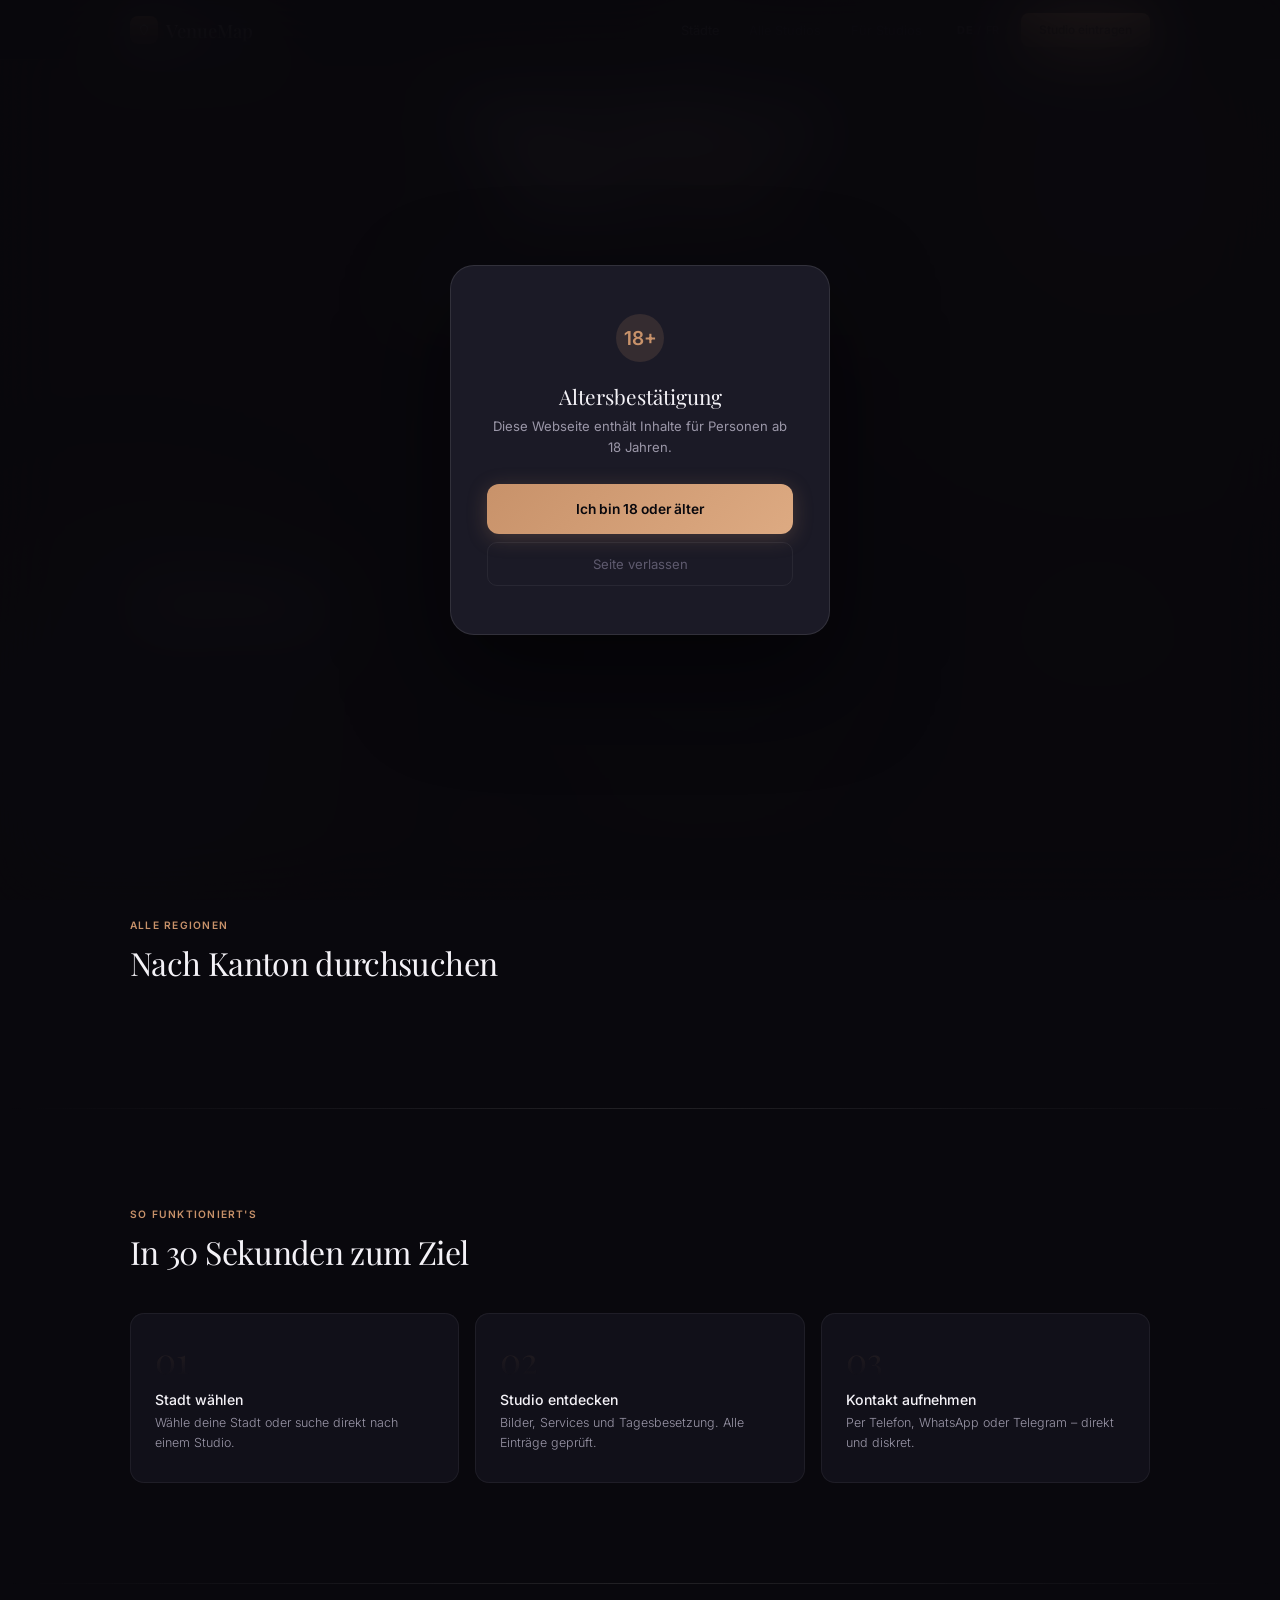
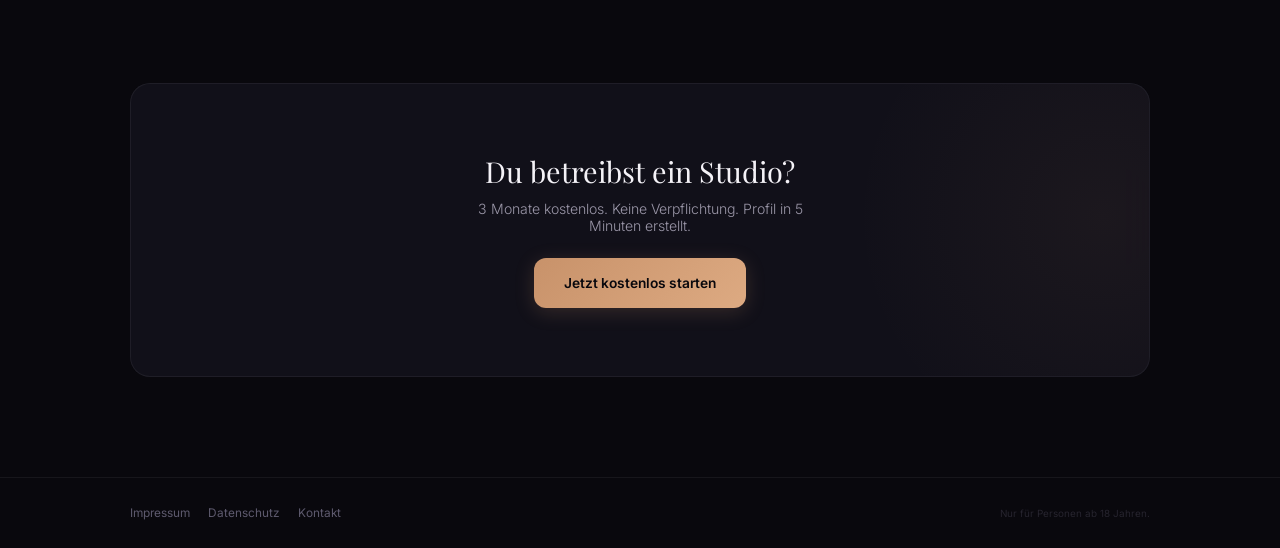
==== public/index.html @ 736bd2a9 "Update index.html" ====
<!DOCTYPE html>
<html lang="de">
<head>
<meta charset="UTF-8"><meta name="viewport" content="width=device-width,initial-scale=1.0">
<title>VenueMap.ch – Studios & Locations in der Schweiz</title>
<link rel="preconnect" href="https://fonts.googleapis.com"><link rel="preconnect" href="https://fonts.gstatic.com" crossorigin>
<link href="https://fonts.googleapis.com/css2?family=Inter:wght@300;400;500;600&family=Playfair+Display:ital,wght@0,400;0,500;1,400&display=swap" rel="stylesheet">
<style>
:root{--bg:#09080D;--bg2:#0F0E16;--bg3:#161520;--sf:rgba(22,21,32,.7);--sf2:rgba(30,29,42,.9);--bdr:rgba(255,255,255,.06);--bdr2:rgba(255,255,255,.1);--tx:#F4F2F7;--tx2:#9B97A8;--tx3:#5E5A6E;--ac:#C8926A;--ac2:#DDAA82;--ac3:#E8BE9A;--acl:rgba(200,146,106,.08);--ach:rgba(200,146,106,.15);--grn:#6BAD8E;--f:'Inter',system-ui,sans-serif;--fs:'Playfair Display',Georgia,serif;--r:14px;--rs:8px}
*,*::before,*::after{margin:0;padding:0;box-sizing:border-box}html{scroll-behavior:smooth}body{font-family:var(--f);background:var(--bg);color:var(--tx);-webkit-font-smoothing:antialiased;overflow-x:hidden}a{color:inherit;text-decoration:none}button{font-family:var(--f);cursor:pointer}.ctn{max-width:1100px;margin:0 auto;padding:0 20px}@media(min-width:768px){.ctn{padding:0 40px}}
.bg-mesh{position:fixed;inset:0;z-index:0;overflow:hidden}.bg-orb{position:absolute;border-radius:50%;filter:blur(120px);opacity:.12;animation:orbF 25s ease-in-out infinite}.o1{width:700px;height:700px;background:radial-gradient(circle,#C8926A,transparent 70%);top:-20%;right:-15%;animation-duration:28s}.o2{width:500px;height:500px;background:radial-gradient(circle,#6B5EC8,transparent 70%);bottom:-10%;left:-10%;animation-duration:32s;animation-delay:-8s}.o3{width:400px;height:400px;background:radial-gradient(circle,#6BAD8E,transparent 70%);top:50%;left:40%;animation-duration:35s;animation-delay:-15s;opacity:.06}@keyframes orbF{0%,100%{transform:translate(0,0)}25%{transform:translate(40px,-60px)}50%{transform:translate(-30px,40px)}75%{transform:translate(20px,50px)}}
.bg-grain{position:fixed;inset:0;z-index:1;pointer-events:none;opacity:.022;background-image:url("data:image/svg+xml,%3Csvg viewBox='0 0 256 256' xmlns='http://www.w3.org/2000/svg'%3E%3Cfilter id='n'%3E%3CfeTurbulence type='fractalNoise' baseFrequency='0.85' numOctaves='4' stitchTiles='stitch'/%3E%3C/filter%3E%3Crect width='100%25' height='100%25' filter='url(%23n)'/%3E%3C/svg%3E");background-size:200px}
.bg-grid{position:fixed;inset:0;z-index:1;pointer-events:none;opacity:.02;background-image:linear-gradient(rgba(255,255,255,.07) 1px,transparent 1px),linear-gradient(90deg,rgba(255,255,255,.07) 1px,transparent 1px);background-size:80px 80px}
.pg{position:relative;z-index:2}@media(max-width:767px){.pg{padding-bottom:62px}}
.glass{background:var(--sf);backdrop-filter:blur(16px);border:1px solid var(--bdr);border-radius:var(--r);transition:all .4s cubic-bezier(.16,1,.3,1)}.glass:hover{border-color:var(--bdr2)}
.rv{opacity:0;transform:translateY(24px);transition:opacity .9s cubic-bezier(.16,1,.3,1),transform .9s cubic-bezier(.16,1,.3,1)}.rv.v{opacity:1;transform:none}.d1{transition-delay:.08s}.d2{transition-delay:.16s}.d3{transition-delay:.24s}.d4{transition-delay:.32s}.d5{transition-delay:.4s}
.s-label{font-size:.64rem;font-weight:600;letter-spacing:.12em;text-transform:uppercase;color:var(--ac);margin-bottom:10px}
.s-title{font-family:var(--fs);font-size:clamp(1.5rem,2.5vw,2rem);font-weight:400;letter-spacing:-.02em}
.btn{display:inline-flex;align-items:center;gap:8px;height:50px;padding:0 30px;background:linear-gradient(135deg,var(--ac),var(--ac2));color:var(--bg);font-size:.86rem;font-weight:600;border:none;border-radius:12px;transition:all .3s;box-shadow:0 4px 20px rgba(200,146,106,.2)}.btn:hover{transform:translateY(-2px);box-shadow:0 8px 32px rgba(200,146,106,.35)}
.age{position:fixed;inset:0;z-index:9999;background:rgba(9,8,13,.9);backdrop-filter:blur(32px);display:flex;align-items:center;justify-content:center;padding:20px;transition:opacity .5s,visibility .5s}.age.h{opacity:0;visibility:hidden;pointer-events:none}.age-c{background:var(--sf2);border:1px solid var(--bdr2);border-radius:24px;padding:48px 36px;max-width:380px;width:100%;text-align:center;box-shadow:0 40px 100px rgba(0,0,0,.5)}.age-ic{width:48px;height:48px;border-radius:50%;background:var(--ach);display:flex;align-items:center;justify-content:center;margin:0 auto 20px;font-size:1.2rem;font-weight:600;color:var(--ac)}.age h2{font-family:var(--fs);font-size:1.3rem;font-weight:400;margin-bottom:6px}.age p{font-size:.82rem;color:var(--tx2);line-height:1.6;margin-bottom:26px}.age-btns{display:flex;flex-direction:column;gap:8px}.age-y{height:50px;border:none;border-radius:12px;background:linear-gradient(135deg,var(--ac),var(--ac2));color:var(--bg);font-size:.86rem;font-weight:600;transition:all .3s;box-shadow:0 4px 20px rgba(200,146,106,.25);cursor:pointer}.age-y:hover{transform:translateY(-1px)}.age-n{height:44px;border:1px solid var(--bdr);border-radius:10px;background:transparent;color:var(--tx3);font-size:.82rem;cursor:pointer}
header{position:fixed;top:0;left:0;right:0;z-index:100;height:60px}.hd-bg{position:absolute;inset:0;background:rgba(9,8,13,.5);backdrop-filter:blur(30px)saturate(1.4);border-bottom:1px solid var(--bdr)}.hdi{max-width:1100px;margin:0 auto;padding:0 20px;height:100%;display:flex;align-items:center;justify-content:space-between;position:relative;z-index:1}@media(min-width:768px){.hdi{padding:0 40px}}.logo{font-family:var(--fs);font-size:1.15rem;font-weight:500;display:flex;align-items:center;gap:8px}.logo-m{width:28px;height:28px;border-radius:8px;background:linear-gradient(135deg,var(--ac),#A07050);display:flex;align-items:center;justify-content:center}.logo-m svg{width:12px;height:12px;stroke:#fff;fill:none;stroke-width:2}nav.dk{display:none;align-items:center;gap:2px}@media(min-width:768px){nav.dk{display:flex}}.nk{font-size:.8rem;color:var(--tx3);padding:7px 14px;border-radius:var(--rs);transition:color .2s}.nk:hover{color:var(--tx2)}.nk.a{color:var(--tx)}.sep{width:1px;height:14px;background:var(--bdr);margin:0 8px}.lng{font-size:.68rem;color:var(--tx3);font-weight:500;letter-spacing:.06em}.lng b{color:var(--tx2)}.hcta{height:34px;padding:0 18px;background:linear-gradient(135deg,var(--ac),var(--ac2));color:var(--bg);font-size:.74rem;font-weight:600;border:none;border-radius:8px;display:none;align-items:center;transition:all .2s;box-shadow:0 2px 12px rgba(200,146,106,.2)}@media(min-width:768px){.hcta{display:inline-flex}}.hcta:hover{box-shadow:0 4px 20px rgba(200,146,106,.35)}.burg{display:flex;flex-direction:column;gap:4.5px;background:none;border:none;padding:8px}.burg span{width:18px;height:1.5px;background:var(--tx3);border-radius:2px}@media(min-width:768px){.burg{display:none}}.mobnav{display:none;position:fixed;inset:0;z-index:99;background:rgba(9,8,13,.97);backdrop-filter:blur(24px);flex-direction:column;align-items:center;justify-content:center;gap:36px}.mobnav.open{display:flex}.mobnav a{font-size:1.2rem;color:var(--tx2);font-weight:300}.mobnav .x{position:absolute;top:18px;right:20px;background:none;border:none;font-size:1.2rem;color:var(--tx3)}
.bnav{display:none;position:fixed;bottom:0;left:0;right:0;z-index:100;background:rgba(9,8,13,.88);backdrop-filter:blur(24px);border-top:1px solid var(--bdr);padding:5px 0 env(safe-area-inset-bottom,5px)}@media(max-width:767px){.bnav{display:flex}}.bnav-i{display:flex;justify-content:space-around;max-width:340px;margin:0 auto;width:100%}.bna{display:flex;flex-direction:column;align-items:center;gap:2px;padding:6px 10px;color:var(--tx3);font-size:.52rem;font-weight:500;text-decoration:none;transition:color .2s}.bna.a{color:var(--ac)}.bna svg{width:18px;height:18px;stroke:currentColor;fill:none;stroke-width:1.5}
.hero{padding:84px 0 32px;text-align:center;position:relative}@media(min-width:768px){.hero{padding:96px 0 36px}}.hero-glow{position:absolute;top:30%;left:50%;transform:translate(-50%,-50%);width:500px;height:300px;background:radial-gradient(ellipse,rgba(200,146,106,.07),transparent 70%);pointer-events:none;z-index:0}.hero-i{position:relative;z-index:1}.hero h1{font-family:var(--fs);font-size:clamp(2rem,5vw,3.2rem);font-weight:400;line-height:1.08;letter-spacing:-.03em;margin-bottom:12px}.hero h1 em{font-style:italic;background:linear-gradient(135deg,var(--ac),var(--ac3));-webkit-background-clip:text;-webkit-text-fill-color:transparent;background-clip:text}.hero-sub{font-size:.94rem;color:var(--tx2);line-height:1.6;font-weight:300;margin-bottom:24px;max-width:420px;margin-left:auto;margin-right:auto}
.hero-s{max-width:480px;margin:0 auto 20px;position:relative}.hero-s svg{position:absolute;left:18px;top:50%;transform:translateY(-50%);width:17px;height:17px;stroke:var(--tx3);fill:none;stroke-width:2;z-index:2}.hero-s input{width:100%;height:52px;padding:0 18px 0 48px;background:var(--sf);backdrop-filter:blur(12px);border:1px solid var(--bdr);border-radius:14px;font-family:var(--f);font-size:.88rem;color:var(--tx);outline:none;transition:all .3s;box-shadow:0 4px 24px rgba(0,0,0,.15);position:relative;z-index:1}.hero-s input::placeholder{color:var(--tx3)}.hero-s input:focus{border-color:rgba(200,146,106,.4)}
.hero-ac{display:none;position:absolute;top:calc(100% + 4px);left:0;right:0;background:var(--sf2);border:1px solid var(--bdr2);border-radius:12px;overflow:hidden;box-shadow:0 12px 40px rgba(0,0,0,.3);z-index:10;backdrop-filter:blur(20px)}.hero-ac.open{display:block}.hero-ac-h{font-size:.62rem;font-weight:600;letter-spacing:.08em;text-transform:uppercase;color:var(--tx3);padding:12px 16px 6px}.hero-ac a{display:flex;align-items:center;justify-content:space-between;padding:10px 16px;font-size:.84rem;color:var(--tx2);transition:all .15s}.hero-ac a:hover{background:var(--acl);color:var(--tx)}.hero-ac a span{font-size:.66rem;color:var(--tx3)}
.hero-stats{display:flex;justify-content:center;gap:24px;margin-bottom:24px}@media(min-width:768px){.hero-stats{gap:40px}}.hs{text-align:center}.hs-n{font-size:1.1rem;font-weight:600;color:var(--tx)}@media(min-width:768px){.hs-n{font-size:1.3rem}}.hs-l{font-size:.58rem;color:var(--tx3);text-transform:uppercase;letter-spacing:.08em;font-weight:500;margin-top:1px}
.city-g{display:grid;grid-template-columns:repeat(2,1fr);gap:8px;max-width:540px;margin:0 auto}@media(min-width:600px){.city-g{grid-template-columns:repeat(3,1fr);gap:10px}}.city-c{padding:16px 14px;display:flex;align-items:center;justify-content:space-between;cursor:pointer;position:relative;overflow:hidden}@media(min-width:768px){.city-c{padding:20px 18px}}.city-c::before{content:'';position:absolute;inset:0;background:linear-gradient(135deg,transparent,rgba(200,146,106,.03));opacity:0;transition:opacity .3s}.city-c:hover::before{opacity:1}.city-c:hover{border-color:rgba(200,146,106,.2)}.city-c:hover .city-a{color:var(--ac)}.city-n{font-family:var(--fs);font-size:.98rem;font-weight:400;position:relative}.city-cnt{font-size:.62rem;color:var(--tx3);margin-top:1px;font-weight:500;position:relative}.city-a{color:var(--tx3);transition:color .25s;position:relative}.city-a svg{width:14px;height:14px;stroke:currentColor;fill:none;stroke-width:1.5}
.feat{padding:48px 0 80px;position:relative}@media(min-width:768px){.feat{padding:64px 0 100px}}.feat::before{content:'';position:absolute;top:0;left:0;right:0;height:1px;background:linear-gradient(90deg,transparent,var(--bdr2),transparent)}.feat-top{display:flex;align-items:flex-end;justify-content:space-between;flex-wrap:wrap;gap:12px}.feat-all{font-size:.8rem;color:var(--ac);font-weight:500;display:flex;align-items:center;gap:5px;transition:opacity .2s}.feat-all:hover{opacity:.7}.feat-all svg{width:14px;height:14px;stroke:currentColor;fill:none;stroke-width:2}.feat-g{display:grid;gap:14px;margin-top:28px;grid-template-columns:1fr}@media(min-width:600px){.feat-g{grid-template-columns:repeat(2,1fr)}}@media(min-width:900px){.feat-g{grid-template-columns:repeat(3,1fr)}}
.sc{overflow:hidden;cursor:pointer;display:block;position:relative}.sc:hover{border-color:rgba(200,146,106,.15);box-shadow:0 12px 40px rgba(0,0,0,.25)}.sc-img{height:200px;background:var(--bg3);position:relative;display:flex;align-items:center;justify-content:center}.sc-img::before{content:'';position:absolute;inset:0;background:linear-gradient(180deg,transparent 40%,rgba(9,8,13,.7));z-index:1}.sc-img svg{width:28px;height:28px;stroke:var(--tx3);fill:none;stroke-width:1;opacity:.2}.sc-cat{position:absolute;top:12px;left:12px;font-size:.58rem;font-weight:600;padding:4px 10px;border-radius:6px;background:rgba(9,8,13,.6);backdrop-filter:blur(8px);color:var(--tx2);letter-spacing:.04em;text-transform:uppercase;z-index:2;border:1px solid var(--bdr)}.sc-b{padding:18px 20px}.sc-n{font-family:var(--fs);font-size:1.05rem;font-weight:400;margin-bottom:5px;display:flex;align-items:center;gap:8px}.sc-v{display:inline-flex;align-items:center;gap:3px;font-size:.56rem;font-weight:600;color:var(--grn);background:rgba(107,173,142,.08);padding:2px 7px;border-radius:4px;border:1px solid rgba(107,173,142,.15)}.sc-v svg{width:8px;height:8px;stroke:var(--grn);fill:none;stroke-width:2.5}.sc-loc{font-size:.74rem;color:var(--tx3);display:flex;align-items:center;gap:4px}.sc-loc svg{width:10px;height:10px;stroke:var(--tx3);fill:none;stroke-width:2}
.how{padding:80px 0;position:relative}@media(min-width:768px){.how{padding:100px 0}}.how::before{content:'';position:absolute;top:0;left:0;right:0;height:1px;background:linear-gradient(90deg,transparent,var(--bdr2),transparent)}.how-g{display:grid;gap:12px;margin-top:40px}@media(min-width:768px){.how-g{grid-template-columns:repeat(3,1fr);gap:16px}}.how-c{padding:28px 24px;position:relative;overflow:hidden}.how-c::before{content:'';position:absolute;top:0;left:0;right:0;height:1px;background:linear-gradient(90deg,var(--ac),transparent);opacity:0;transition:opacity .4s}.how-c:hover::before{opacity:.5}.how-num{font-family:var(--fs);font-size:2.2rem;background:linear-gradient(180deg,rgba(200,146,106,.12),transparent);-webkit-background-clip:text;-webkit-text-fill-color:transparent;background-clip:text;margin-bottom:14px;line-height:1}.how-c h3{font-size:.88rem;font-weight:500;margin-bottom:5px}.how-c p{font-size:.78rem;line-height:1.65;color:var(--tx2);font-weight:300}
.regions{padding:80px 0;position:relative}@media(min-width:768px){.regions{padding:100px 0}}.regions::before{content:'';position:absolute;top:0;left:0;right:0;height:1px;background:linear-gradient(90deg,transparent,var(--bdr2),transparent)}
.kchips{display:flex;flex-wrap:wrap;gap:6px;margin-top:24px}.kchip{font-size:.76rem;font-weight:500;padding:8px 16px;border-radius:20px;background:var(--sf);border:1px solid var(--bdr);cursor:pointer;transition:all .2s;display:flex;align-items:center;gap:6px;backdrop-filter:blur(12px)}.kchip:hover{border-color:var(--ac);color:var(--ac)}.kchip.active{background:var(--acl);border-color:rgba(200,146,106,.3);color:var(--ac)}.kchip-n{font-size:.58rem;color:var(--tx3);font-weight:600;background:rgba(255,255,255,.04);padding:1px 6px;border-radius:8px}
.kcities{margin-top:16px;display:none}.kcities.open{display:block}.kcities-g{display:grid;grid-template-columns:repeat(2,1fr);gap:8px}@media(min-width:600px){.kcities-g{grid-template-columns:repeat(3,1fr)}}@media(min-width:900px){.kcities-g{grid-template-columns:repeat(4,1fr)}}
.reg-group{margin-bottom:24px}.reg-kanton{font-size:.68rem;font-weight:600;letter-spacing:.08em;text-transform:uppercase;color:var(--tx3);margin-bottom:8px;padding-left:4px}.reg-cities{display:grid;grid-template-columns:repeat(2,1fr);gap:8px}@media(min-width:600px){.reg-cities{grid-template-columns:repeat(3,1fr)}}@media(min-width:900px){.reg-cities{grid-template-columns:repeat(4,1fr)}}
.cta-sec{padding:80px 0;position:relative}@media(min-width:768px){.cta-sec{padding:100px 0}}.cta-sec::before{content:'';position:absolute;top:0;left:0;right:0;height:1px;background:linear-gradient(90deg,transparent,var(--bdr2),transparent)}.cta-box{background:var(--sf);backdrop-filter:blur(16px);border:1px solid var(--bdr);border-radius:20px;padding:48px 24px;text-align:center;position:relative;overflow:hidden}@media(min-width:768px){.cta-box{padding:68px 48px}}.cta-box::before{content:'';position:absolute;top:-40%;right:-20%;width:500px;height:500px;border-radius:50%;background:radial-gradient(circle,rgba(200,146,106,.06),transparent 70%);pointer-events:none}.cta-box h2{font-family:var(--fs);font-size:clamp(1.3rem,2.5vw,1.8rem);font-weight:400;position:relative}.cta-box p{margin:10px auto 0;font-size:.88rem;color:var(--tx2);max-width:370px;position:relative;font-weight:300}
footer{border-top:1px solid var(--bdr);padding:28px 0}.foot{display:flex;flex-direction:column;gap:12px;align-items:center;text-align:center}@media(min-width:768px){.foot{flex-direction:row;justify-content:space-between}}.foot-l{display:flex;gap:18px;font-size:.74rem;color:var(--tx3)}.foot-l a:hover{color:var(--tx2)}.foot-18{font-size:.62rem;color:var(--tx3);opacity:.35}
.loading{text-align:center;padding:24px;font-size:.8rem;color:var(--tx3)}
</style>
</head>
<body>
<div id="ag" class="age"><div class="age-c"><div class="age-ic">18+</div><h2>Altersbestätigung</h2><p>Diese Webseite enthält Inhalte für Personen ab 18 Jahren.</p><div class="age-btns"><button id="ageY" class="age-y">Ich bin 18 oder älter</button><button id="ageN" class="age-n">Seite verlassen</button></div></div></div>
<div class="bg-mesh"><div class="bg-orb o1"></div><div class="bg-orb o2"></div><div class="bg-orb o3"></div></div><div class="bg-grain"></div><div class="bg-grid"></div>
<div class="pg">
<header><div class="hd-bg"></div><div class="hdi"><a href="/" class="logo"><div class="logo-m"><svg viewBox="0 0 24 24" stroke-linecap="round" stroke-linejoin="round"><path d="M12 2C8.13 2 5 5.13 5 9c0 5.25 7 13 7 13s7-7.75 7-13c0-3.87-3.13-7-7-7Z"/></svg></div>VenueMap</a><nav class="dk"><a href="/" class="nk a">Städte</a><a href="/alle-studios" class="nk">Alle Studios</a><a href="/studios" class="nk">Für Studios</a><div class="sep"></div><span class="lng"><b>DE</b> / FR</span><div class="sep"></div><a href="/studios" class="hcta">Studio eintragen</a></nav><button class="burg" onclick="document.getElementById('mn').classList.add('open')"><span></span><span></span><span></span></button></div></header>
<div id="mn" class="mobnav"><button class="x" onclick="this.parentElement.classList.remove('open')">✕</button><a href="/">Städte</a><a href="/alle-studios">Alle Studios</a><a href="/studios">Für Studios</a><a href="#">Login</a></div>

<section class="hero"><div class="hero-glow"></div><div class="ctn"><div class="hero-i">
  <h1 class="rv">Finde Studios in<br>deiner <em>Stadt</em></h1>
  <p class="hero-sub rv d1">Geprüfte Studios, Clubs und Massageshops in der Schweiz.</p>
  <div class="hero-s rv d2"><svg viewBox="0 0 24 24" stroke-linecap="round" stroke-linejoin="round"><circle cx="11" cy="11" r="8"/><path d="m21 21-4.35-4.35"/></svg><input type="text" id="si" placeholder="Stadt oder Studioname…" onfocus="document.getElementById('acD').classList.add('open')" onblur="setTimeout(function(){document.getElementById('acD').classList.remove('open')},200)"><div class="hero-ac" id="acD"><div class="hero-ac-h">Beliebte Städte</div><div id="acList"></div></div></div>
  <div class="hero-stats rv d2"><div class="hs"><div class="hs-n" id="statStudios">–</div><div class="hs-l">Studios</div></div><div class="hs"><div class="hs-n" id="statStaedte">–</div><div class="hs-l">Städte</div></div><div class="hs"><div class="hs-n">100%</div><div class="hs-l">Geprüft</div></div></div>
  <div class="city-g" id="heroCities"><div class="loading">Lade…</div></div>
</div></div></section>

<section class="feat"><div class="ctn">
<div class="feat-top"><div><div class="s-label rv">Empfohlene Studios</div><h2 class="s-title rv d1">Aktuell beliebt</h2></div><a href="/alle-studios" class="feat-all rv d1">Alle Studios <svg viewBox="0 0 24 24"><path d="M5 12h14M12 5l7 7-7 7"/></svg></a></div>
<div class="feat-g" id="featGrid"><div class="loading">Lade…</div></div>
</div></section>


<section class="regions"><div class="ctn"><div class="s-label rv">Alle Regionen</div><h2 class="s-title rv d1">Nach Kanton durchsuchen</h2>
<div id="kantonChips" class="kchips rv d2"></div>
<div id="kantonCities" class="kcities"></div>
</div></section>

<section class="how"><div class="ctn"><div class="s-label rv">So funktioniert's</div><h2 class="s-title rv d1">In 30 Sekunden zum Ziel</h2><div class="how-g"><div class="glass how-c rv d1"><div class="how-num">01</div><h3>Stadt wählen</h3><p>Wähle deine Stadt oder suche direkt nach einem Studio.</p></div><div class="glass how-c rv d2"><div class="how-num">02</div><h3>Studio entdecken</h3><p>Bilder, Services und Tagesbesetzung. Alle Einträge geprüft.</p></div><div class="glass how-c rv d3"><div class="how-num">03</div><h3>Kontakt aufnehmen</h3><p>Per Telefon, WhatsApp oder Telegram – direkt und diskret.</p></div></div></div></section>

<section class="cta-sec"><div class="ctn"><div class="cta-box rv"><h2>Du betreibst ein Studio?</h2><p>3 Monate kostenlos. Keine Verpflichtung. Profil in 5 Minuten erstellt.</p><a href="/studios" class="btn" style="margin-top:24px">Jetzt kostenlos starten</a></div></div></section>
<footer><div class="ctn foot"><div class="foot-l"><a href="#">Impressum</a><a href="#">Datenschutz</a><a href="#">Kontakt</a></div><span class="foot-18">Nur für Personen ab 18 Jahren.</span></div></footer>
</div>
<nav class="bnav"><div class="bnav-i"><a href="/" class="bna a"><svg viewBox="0 0 24 24"><polygon points="1 6 1 22 8 18 16 22 23 18 23 2 16 6 8 2 1 6"/></svg>Städte</a><a href="#" class="bna"><svg viewBox="0 0 24 24"><circle cx="11" cy="11" r="8"/><path d="m21 21-4.35-4.35"/></svg>Suche</a><a href="/alle-studios" class="bna"><svg viewBox="0 0 24 24"><rect x="3" y="3" width="7" height="7" rx="1"/><rect x="14" y="3" width="7" height="7" rx="1"/><rect x="3" y="14" width="7" height="7" rx="1"/><rect x="14" y="14" width="7" height="7" rx="1"/></svg>Studios</a><a href="#" class="bna"><svg viewBox="0 0 24 24"><path d="M20 21v-2a4 4 0 00-4-4H8a4 4 0 00-4 4v2"/><circle cx="12" cy="7" r="4"/></svg>Login</a></div></nav>

<script>
// ═══ CONFIG ═══
const SB='https://undrlwlxcsrayldbxepd.supabase.co/rest/v1/';
const KEY='eyJhbGciOiJIUzI1NiIsInR5cCI6IkpXVCJ9.eyJpc3MiOiJzdXBhYmFzZSIsInJlZiI6InVuZHJsd2x4Y3NyYXlsZGJ4ZXBkIiwicm9sZSI6ImFub24iLCJpYXQiOjE3NzA5OTkyMDMsImV4cCI6MjA4NjU3NTIwM30.7-U3lFqu5jyrg-CeQwQyJrUmZflC3PqmhytSfRk7KbI';
async function q(path){const r=await fetch(SB+path,{headers:{'apikey':KEY}});return r.json();}
const arrow='<svg viewBox="0 0 24 24"><path d="M9 18l6-6-6-6"/></svg>';
const imgPlaceholder='<svg viewBox="0 0 24 24"><rect x="3" y="3" width="18" height="18" rx="2"/><circle cx="8.5" cy="8.5" r="1.5"/><path d="m21 15-5-5L5 21"/></svg>';
const pinSvg='<svg viewBox="0 0 24 24"><path d="M12 2C8.13 2 5 5.13 5 9c0 5.25 7 13 7 13s7-7.75 7-13c0-3.87-3.13-7-7-7Z"/></svg>';
const checkSvg='<svg viewBox="0 0 24 24"><path d="M20 6L9 17l-5-5"/></svg>';

function cityCard(c, delay){
  const count = c.live_count || 0;
  return '<a href="/stadt.html?id='+c.id+'" class="glass city-c rv d'+(delay%5+1)+'"><div><div class="city-n">'+c.name+'</div><div class="city-cnt">'+count+' Studios</div></div><div class="city-a">'+arrow+'</div></a>';
}

function studioCard(s, delay){
  const kat = s.kategorien ? s.kategorien.name : '';
  const city = s.staedte ? s.staedte.name : '';
  const verified = s.is_verified ? '<span class="sc-v">'+checkSvg+'Geprüft</span>' : '';
  return '<a href="/detail.html?id='+s.id+'" class="glass sc rv d'+(delay%5+1)+'"><div class="sc-img">'+imgPlaceholder+'<span class="sc-cat">'+kat+'</span></div><div class="sc-b"><div class="sc-n">'+s.name+' '+verified+'</div><div class="sc-loc">'+pinSvg+city+'</div></div></a>';
}

async function init(){
  try{
    // Fetch all data in parallel
    const [cities, studios, kantone] = await Promise.all([
      q('staedte?is_active=eq.true&order=sort_order&select=*,kantone(name,code)'),
      q('studios?status=eq.approved&order=sort_order,created_at.desc&select=*,kategorien(name),staedte(name)'),
      q('kantone?order=name')
    ]);

    // Stats
    const activeCities = cities.filter(c => c.studio_count > 0 || studios.some(s => s.stadt_id === c.id));
    document.getElementById('statStudios').textContent = studios.length;
    document.getElementById('statStaedte').textContent = activeCities.length || cities.length;

    // Count studios per city (live from DB)
    const cityCounts = {};
    studios.forEach(s => { cityCounts[s.stadt_id] = (cityCounts[s.stadt_id]||0) + 1; });
    cities.forEach(c => { c.live_count = cityCounts[c.id] || c.studio_count || 0; });

    // Hero cities (top 6 by studio count)
    const topCities = [...cities].sort((a,b) => b.live_count - a.live_count).slice(0,6);
    document.getElementById('heroCities').innerHTML = topCities.map((c,i) => cityCard(c,i+2)).join('');

    // Autocomplete
    document.getElementById('acList').innerHTML = topCities.map(c =>
      '<a href="/stadt.html?id='+c.id+'">'+c.name+' <span>'+c.live_count+'</span></a>'
    ).join('');

    // Featured studios (pro first, then featured, then newest)
    const featured = studios.filter(s => s.is_pro || s.featured).slice(0,6);
    const toShow = featured.length ? featured : studios.slice(0,6);
    document.getElementById('featGrid').innerHTML = toShow.length
      ? toShow.map((s,i) => studioCard(s,i+2)).join('')
      : '<div class="loading">Noch keine Studios verfügbar.</div>';

    // Re-observe reveal animations
    document.querySelectorAll('.rv:not(.v)').forEach(function(el){
      new IntersectionObserver(function(e){if(e[0].isIntersecting)el.classList.add('v')},{threshold:.08,rootMargin:'0px 0px -40px 0px'}).observe(el);
    });

    // Regions: kanton chips
    var kantonData = {};
    cities.forEach(function(c){
      if(c.kantone){
        var kn = c.kantone.name;
        if(!kantonData[kn]) kantonData[kn] = {cities:[], count:0};
        kantonData[kn].cities.push(c);
        kantonData[kn].count += c.live_count;
      }
    });
    var sortedK = Object.keys(kantonData).sort();
    // Only show kantone that have cities with studios, plus a few key ones
    var chipsHtml = sortedK.map(function(k){
      var cnt = kantonData[k].count;
      return '<button class="kchip" data-k="'+k+'">'+k+(cnt?' <span class="kchip-n">'+cnt+'</span>':'')+'</button>';
    }).join('');
    document.getElementById('kantonChips').innerHTML = chipsHtml;

    // Click handler
    var activeK = null;
    document.querySelectorAll('.kchip').forEach(function(chip){
      chip.addEventListener('click', function(){
        var k = chip.getAttribute('data-k');
        var box = document.getElementById('kantonCities');
        if(activeK === k){
          // Close
          box.classList.remove('open');
          chip.classList.remove('active');
          activeK = null;
          return;
        }
        // Deactivate previous
        document.querySelectorAll('.kchip.active').forEach(function(c){c.classList.remove('active');});
        chip.classList.add('active');
        activeK = k;
        // Render cities for this kanton
        var kCities = kantonData[k].cities.sort(function(a,b){return b.live_count - a.live_count;});
        box.innerHTML = '<div class="kcities-g">' + kCities.map(function(c,i){return cityCard(c,i);}).join('') + '</div>';
        box.classList.add('open');
        // Observe new elements
        box.querySelectorAll('.rv:not(.v)').forEach(function(el){
          new IntersectionObserver(function(e){if(e[0].isIntersecting)el.classList.add('v')},{threshold:.08}).observe(el);
        });
      });
    });

    // Remove old regionsGrid
    var rg = document.getElementById('regionsGrid');
    if(rg) rg.remove();

  } catch(e) { console.error('Load error:', e); }
}

// Age gate
(function(){var g=document.getElementById('ag');if(localStorage.getItem('vm18')){g.classList.add('h');return}document.body.style.overflow='hidden';document.getElementById('ageY').onclick=function(){localStorage.setItem('vm18','1');g.classList.add('h');document.body.style.overflow=''};document.getElementById('ageN').onclick=function(){window.location='https://www.google.com'}})();

// Reveal animations for static elements
document.querySelectorAll('.rv').forEach(function(el){new IntersectionObserver(function(e){if(e[0].isIntersecting)el.classList.add('v')},{threshold:.08,rootMargin:'0px 0px -40px 0px'}).observe(el)});

// Parallax
window.addEventListener('scroll',function(){var s=window.scrollY;document.querySelectorAll('.bg-orb').forEach(function(o,i){o.style.transform='translateY('+s*(.02+i*.008)+'px)'})},{passive:true});

// Load data
init();
</script>
</body>
</html>
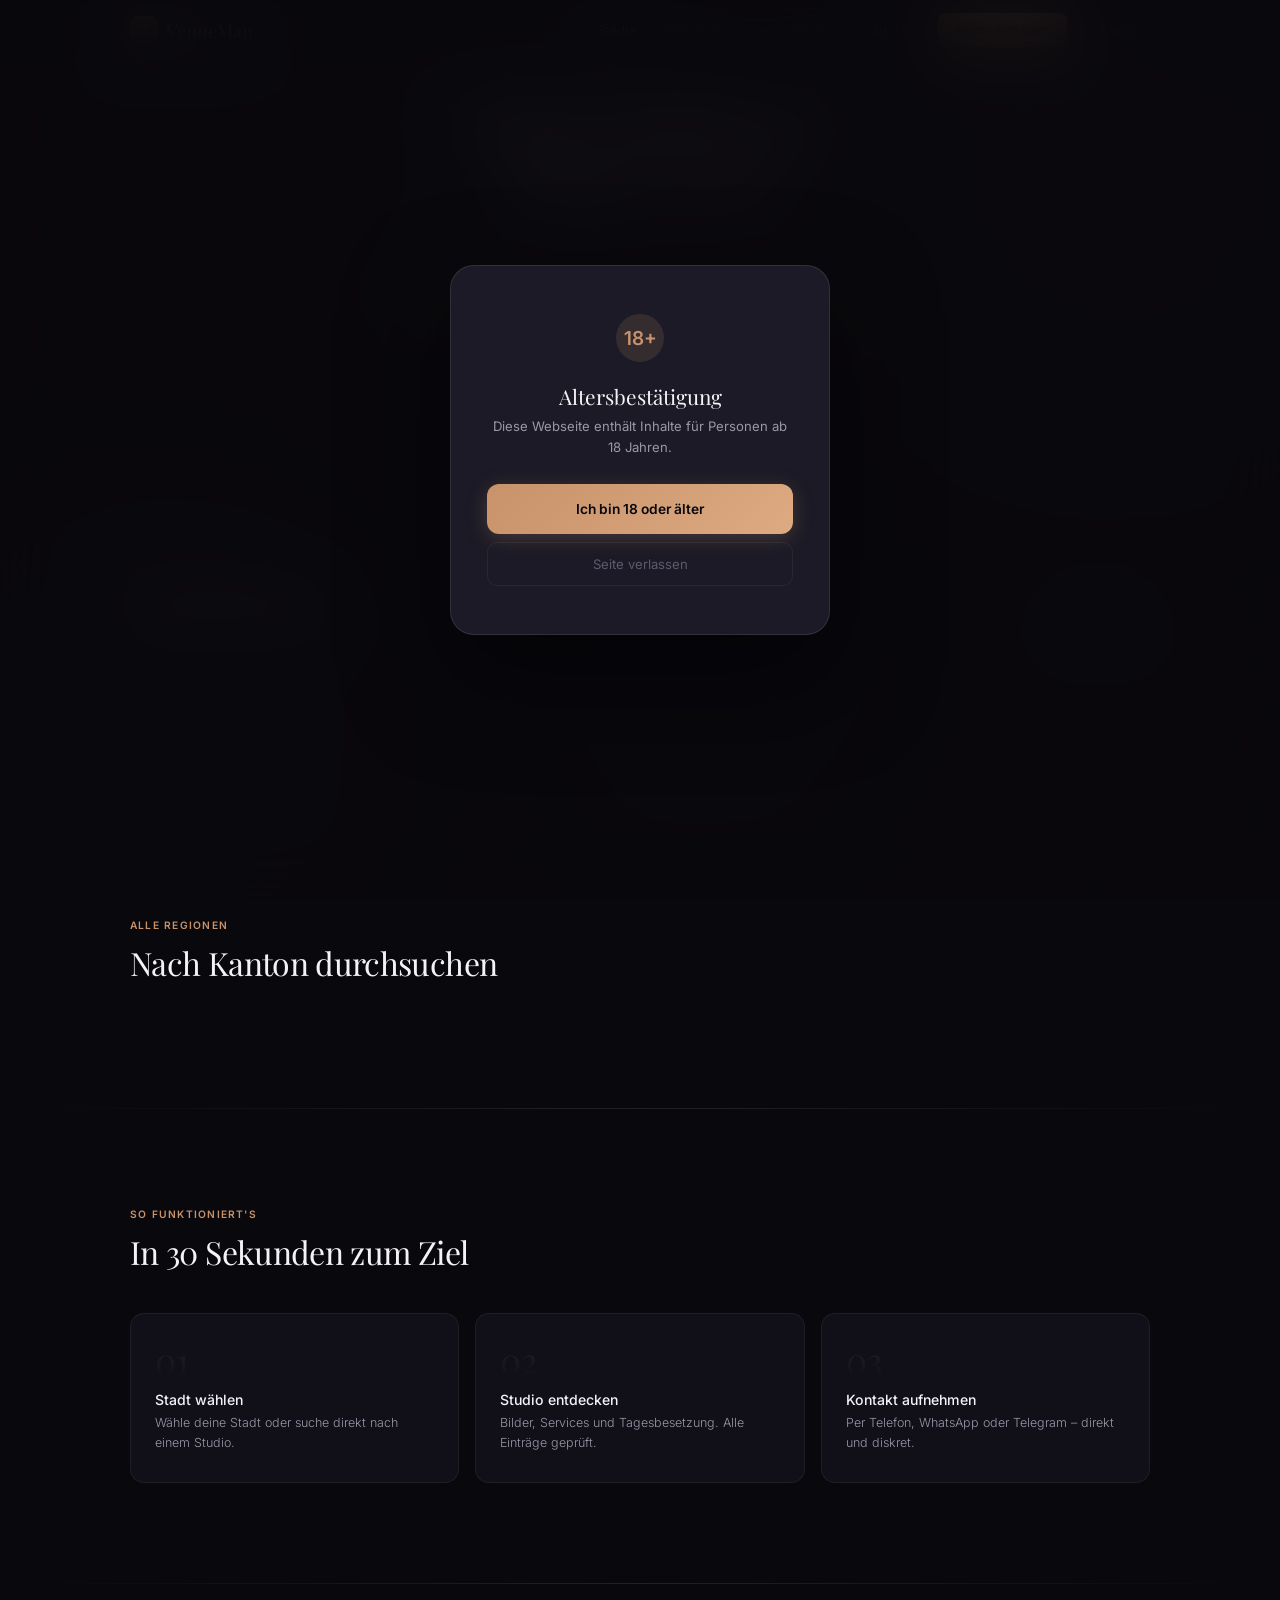
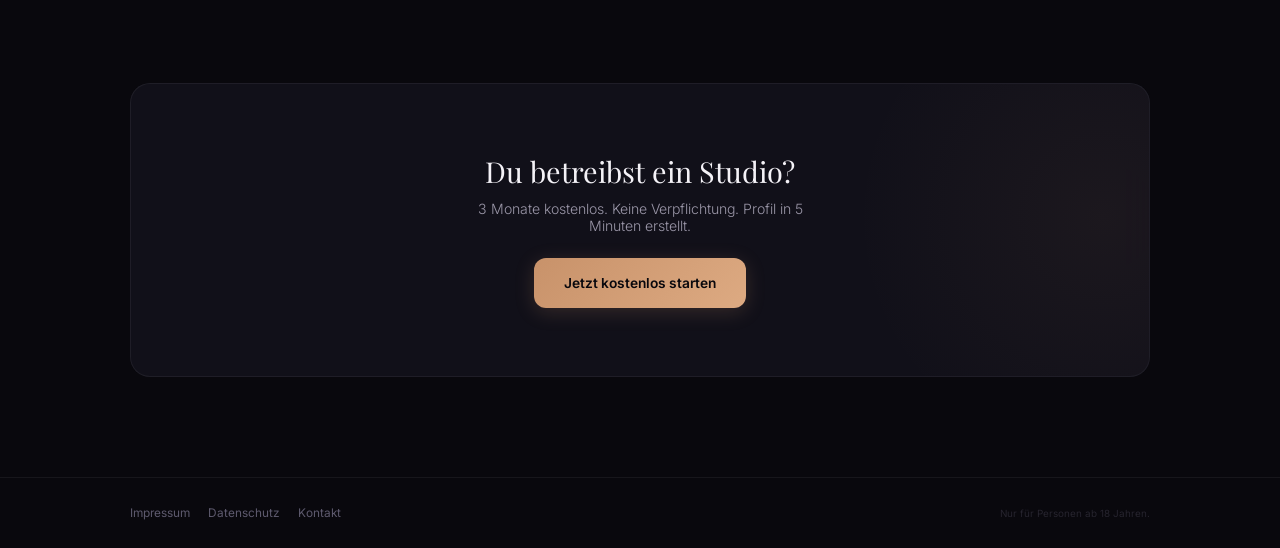
==== commit 9cc9c365: "update" ====
--- a/public/index.html
+++ b/public/index.html
@@ -29,7 +29,7 @@
 .sc{overflow:hidden;cursor:pointer;display:block;position:relative}.sc:hover{border-color:rgba(200,146,106,.15);box-shadow:0 12px 40px rgba(0,0,0,.25)}.sc-img{height:200px;background:var(--bg3);position:relative;display:flex;align-items:center;justify-content:center}.sc-img::before{content:'';position:absolute;inset:0;background:linear-gradient(180deg,transparent 40%,rgba(9,8,13,.7));z-index:1}.sc-img svg{width:28px;height:28px;stroke:var(--tx3);fill:none;stroke-width:1;opacity:.2}.sc-cat{position:absolute;top:12px;left:12px;font-size:.58rem;font-weight:600;padding:4px 10px;border-radius:6px;background:rgba(9,8,13,.6);backdrop-filter:blur(8px);color:var(--tx2);letter-spacing:.04em;text-transform:uppercase;z-index:2;border:1px solid var(--bdr)}.sc-b{padding:18px 20px}.sc-n{font-family:var(--fs);font-size:1.05rem;font-weight:400;margin-bottom:5px;display:flex;align-items:center;gap:8px}.sc-v{display:inline-flex;align-items:center;gap:3px;font-size:.56rem;font-weight:600;color:var(--grn);background:rgba(107,173,142,.08);padding:2px 7px;border-radius:4px;border:1px solid rgba(107,173,142,.15)}.sc-v svg{width:8px;height:8px;stroke:var(--grn);fill:none;stroke-width:2.5}.sc-loc{font-size:.74rem;color:var(--tx3);display:flex;align-items:center;gap:4px}.sc-loc svg{width:10px;height:10px;stroke:var(--tx3);fill:none;stroke-width:2}
 .how{padding:80px 0;position:relative}@media(min-width:768px){.how{padding:100px 0}}.how::before{content:'';position:absolute;top:0;left:0;right:0;height:1px;background:linear-gradient(90deg,transparent,var(--bdr2),transparent)}.how-g{display:grid;gap:12px;margin-top:40px}@media(min-width:768px){.how-g{grid-template-columns:repeat(3,1fr);gap:16px}}.how-c{padding:28px 24px;position:relative;overflow:hidden}.how-c::before{content:'';position:absolute;top:0;left:0;right:0;height:1px;background:linear-gradient(90deg,var(--ac),transparent);opacity:0;transition:opacity .4s}.how-c:hover::before{opacity:.5}.how-num{font-family:var(--fs);font-size:2.2rem;background:linear-gradient(180deg,rgba(200,146,106,.12),transparent);-webkit-background-clip:text;-webkit-text-fill-color:transparent;background-clip:text;margin-bottom:14px;line-height:1}.how-c h3{font-size:.88rem;font-weight:500;margin-bottom:5px}.how-c p{font-size:.78rem;line-height:1.65;color:var(--tx2);font-weight:300}
 .regions{padding:80px 0;position:relative}@media(min-width:768px){.regions{padding:100px 0}}.regions::before{content:'';position:absolute;top:0;left:0;right:0;height:1px;background:linear-gradient(90deg,transparent,var(--bdr2),transparent)}
-.kchips{display:flex;flex-wrap:wrap;gap:6px;margin-top:24px}.kchip{font-size:.76rem;font-weight:500;padding:8px 16px;border-radius:20px;background:var(--sf);border:1px solid var(--bdr);cursor:pointer;transition:all .2s;display:flex;align-items:center;gap:6px;backdrop-filter:blur(12px)}.kchip:hover{border-color:var(--ac);color:var(--ac)}.kchip.active{background:var(--acl);border-color:rgba(200,146,106,.3);color:var(--ac)}.kchip-n{font-size:.58rem;color:var(--tx3);font-weight:600;background:rgba(255,255,255,.04);padding:1px 6px;border-radius:8px}
+.kchips{display:flex;flex-wrap:wrap;gap:6px;margin-top:24px}.kchip{font-size:.76rem;font-weight:500;padding:8px 16px;border-radius:20px;background:var(--sf);border:1px solid var(--bdr);cursor:pointer;transition:all .2s;display:flex;align-items:center;gap:6px;backdrop-filter:blur(12px);color:var(--tx2);font-family:var(--f)}.kchip:hover{border-color:var(--ac);color:var(--ac)}.kchip.active{background:var(--acl);border-color:rgba(200,146,106,.3);color:var(--ac)}.kchip-n{font-size:.58rem;color:var(--ac);font-weight:600;background:rgba(200,146,106,.08);padding:1px 6px;border-radius:8px}
 .kcities{margin-top:16px;display:none}.kcities.open{display:block}.kcities-g{display:grid;grid-template-columns:repeat(2,1fr);gap:8px}@media(min-width:600px){.kcities-g{grid-template-columns:repeat(3,1fr)}}@media(min-width:900px){.kcities-g{grid-template-columns:repeat(4,1fr)}}
 .reg-group{margin-bottom:24px}.reg-kanton{font-size:.68rem;font-weight:600;letter-spacing:.08em;text-transform:uppercase;color:var(--tx3);margin-bottom:8px;padding-left:4px}.reg-cities{display:grid;grid-template-columns:repeat(2,1fr);gap:8px}@media(min-width:600px){.reg-cities{grid-template-columns:repeat(3,1fr)}}@media(min-width:900px){.reg-cities{grid-template-columns:repeat(4,1fr)}}
 .cta-sec{padding:80px 0;position:relative}@media(min-width:768px){.cta-sec{padding:100px 0}}.cta-sec::before{content:'';position:absolute;top:0;left:0;right:0;height:1px;background:linear-gradient(90deg,transparent,var(--bdr2),transparent)}.cta-box{background:var(--sf);backdrop-filter:blur(16px);border:1px solid var(--bdr);border-radius:20px;padding:48px 24px;text-align:center;position:relative;overflow:hidden}@media(min-width:768px){.cta-box{padding:68px 48px}}.cta-box::before{content:'';position:absolute;top:-40%;right:-20%;width:500px;height:500px;border-radius:50%;background:radial-gradient(circle,rgba(200,146,106,.06),transparent 70%);pointer-events:none}.cta-box h2{font-family:var(--fs);font-size:clamp(1.3rem,2.5vw,1.8rem);font-weight:400;position:relative}.cta-box p{margin:10px auto 0;font-size:.88rem;color:var(--tx2);max-width:370px;position:relative;font-weight:300}
@@ -41,8 +41,8 @@
 <div id="ag" class="age"><div class="age-c"><div class="age-ic">18+</div><h2>Altersbestätigung</h2><p>Diese Webseite enthält Inhalte für Personen ab 18 Jahren.</p><div class="age-btns"><button id="ageY" class="age-y">Ich bin 18 oder älter</button><button id="ageN" class="age-n">Seite verlassen</button></div></div></div>
 <div class="bg-mesh"><div class="bg-orb o1"></div><div class="bg-orb o2"></div><div class="bg-orb o3"></div></div><div class="bg-grain"></div><div class="bg-grid"></div>
 <div class="pg">
-<header><div class="hd-bg"></div><div class="hdi"><a href="/" class="logo"><div class="logo-m"><svg viewBox="0 0 24 24" stroke-linecap="round" stroke-linejoin="round"><path d="M12 2C8.13 2 5 5.13 5 9c0 5.25 7 13 7 13s7-7.75 7-13c0-3.87-3.13-7-7-7Z"/></svg></div>VenueMap</a><nav class="dk"><a href="/" class="nk a">Städte</a><a href="/alle-studios" class="nk">Alle Studios</a><a href="/studios" class="nk">Für Studios</a><div class="sep"></div><span class="lng"><b>DE</b> / FR</span><div class="sep"></div><a href="/studios" class="hcta">Studio eintragen</a></nav><button class="burg" onclick="document.getElementById('mn').classList.add('open')"><span></span><span></span><span></span></button></div></header>
-<div id="mn" class="mobnav"><button class="x" onclick="this.parentElement.classList.remove('open')">✕</button><a href="/">Städte</a><a href="/alle-studios">Alle Studios</a><a href="/studios">Für Studios</a><a href="#">Login</a></div>
+<header><div class="hd-bg"></div><div class="hdi"><a href="/" class="logo"><div class="logo-m"><svg viewBox="0 0 24 24" stroke-linecap="round" stroke-linejoin="round"><path d="M12 2C8.13 2 5 5.13 5 9c0 5.25 7 13 7 13s7-7.75 7-13c0-3.87-3.13-7-7-7Z"/></svg></div>VenueMap</a><nav class="dk"><a href="/" class="nk a">Städte</a><a href="/alle-studios" class="nk">Alle Studios</a><a href="/studios" class="nk">Für Studios</a><div class="sep"></div><span class="lng"><b>DE</b> / FR</span><div class="sep"></div><a href="/register" class="hcta">Studio eintragen</a><div class="sep"></div><a href="/admin" class="nk" style="color:var(--tx2)">Login</a></nav><button class="burg" onclick="document.getElementById('mn').classList.add('open')"><span></span><span></span><span></span></button></div></header>
+<div id="mn" class="mobnav"><button class="x" onclick="this.parentElement.classList.remove('open')">✕</button><a href="/">Städte</a><a href="/alle-studios">Alle Studios</a><a href="/studios">Für Studios</a><a href="/admin">Login</a></div>
 
 <section class="hero"><div class="hero-glow"></div><div class="ctn"><div class="hero-i">
   <h1 class="rv">Finde Studios in<br>deiner <em>Stadt</em></h1>
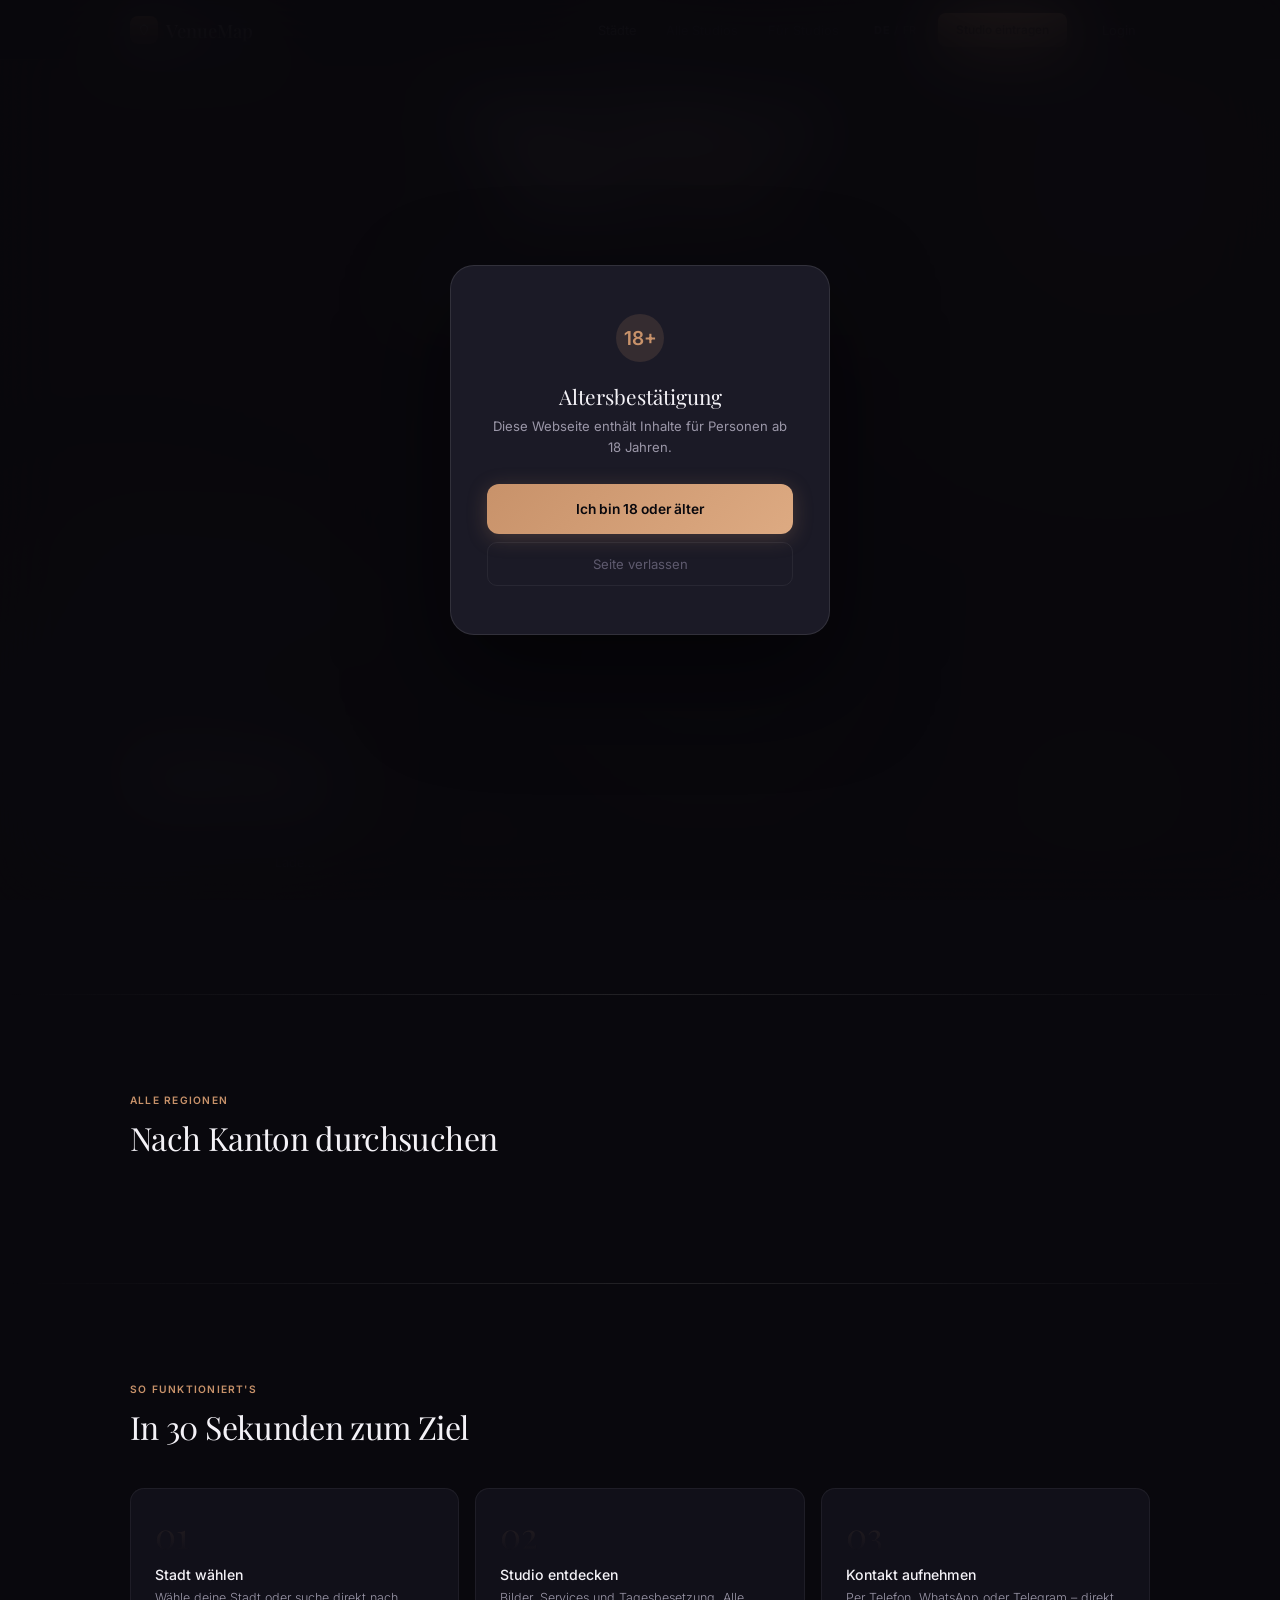
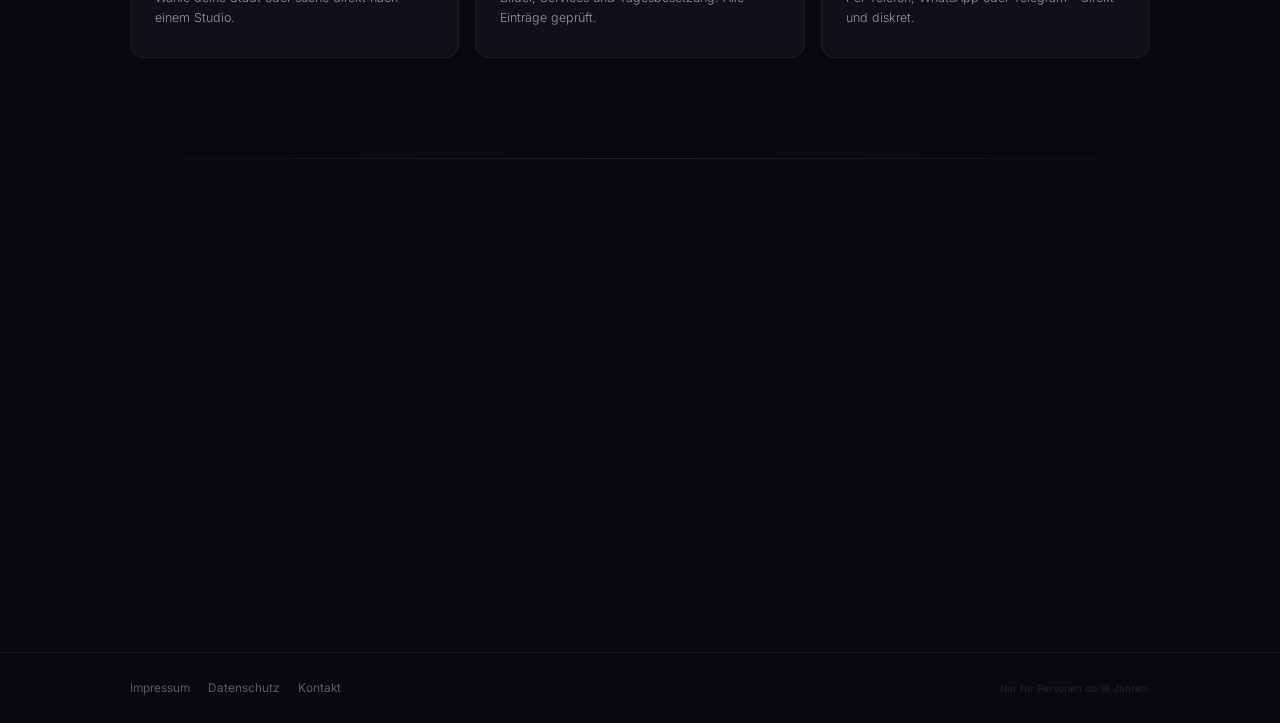
==== commit 0962d256: "up" ====
--- a/public/index.html
+++ b/public/index.html
@@ -3,6 +3,17 @@
 <head>
 <meta charset="UTF-8"><meta name="viewport" content="width=device-width,initial-scale=1.0">
 <title>VenueMap.ch – Studios & Locations in der Schweiz</title>
+<meta name="description" content="Finde geprüfte Studios, Clubs und Locations in der ganzen Schweiz. Bilder, Öffnungszeiten, Tagesbesetzung und Kontakt – diskret und aktuell.">
+<meta name="keywords" content="Studios Schweiz, Erotikstudios, Massagestudios, Clubs Schweiz, VenueMap">
+<meta name="robots" content="index, follow">
+<meta name="theme-color" content="#09080D">
+<link rel="canonical" href="https://venuemap.ch/">
+<meta property="og:type" content="website">
+<meta property="og:title" content="VenueMap.ch – Studios & Locations in der Schweiz">
+<meta property="og:description" content="Finde geprüfte Studios, Clubs und Locations in der ganzen Schweiz.">
+<meta property="og:url" content="https://venuemap.ch/">
+<meta property="og:site_name" content="VenueMap.ch">
+<meta property="og:locale" content="de_CH">
 <link rel="preconnect" href="https://fonts.googleapis.com"><link rel="preconnect" href="https://fonts.gstatic.com" crossorigin>
 <link href="https://fonts.googleapis.com/css2?family=Inter:wght@300;400;500;600&family=Playfair+Display:ital,wght@0,400;0,500;1,400&display=swap" rel="stylesheet">
 <style>
@@ -26,7 +37,9 @@
 .hero-stats{display:flex;justify-content:center;gap:24px;margin-bottom:24px}@media(min-width:768px){.hero-stats{gap:40px}}.hs{text-align:center}.hs-n{font-size:1.1rem;font-weight:600;color:var(--tx)}@media(min-width:768px){.hs-n{font-size:1.3rem}}.hs-l{font-size:.58rem;color:var(--tx3);text-transform:uppercase;letter-spacing:.08em;font-weight:500;margin-top:1px}
 .city-g{display:grid;grid-template-columns:repeat(2,1fr);gap:8px;max-width:540px;margin:0 auto}@media(min-width:600px){.city-g{grid-template-columns:repeat(3,1fr);gap:10px}}.city-c{padding:16px 14px;display:flex;align-items:center;justify-content:space-between;cursor:pointer;position:relative;overflow:hidden}@media(min-width:768px){.city-c{padding:20px 18px}}.city-c::before{content:'';position:absolute;inset:0;background:linear-gradient(135deg,transparent,rgba(200,146,106,.03));opacity:0;transition:opacity .3s}.city-c:hover::before{opacity:1}.city-c:hover{border-color:rgba(200,146,106,.2)}.city-c:hover .city-a{color:var(--ac)}.city-n{font-family:var(--fs);font-size:.98rem;font-weight:400;position:relative}.city-cnt{font-size:.62rem;color:var(--tx3);margin-top:1px;font-weight:500;position:relative}.city-a{color:var(--tx3);transition:color .25s;position:relative}.city-a svg{width:14px;height:14px;stroke:currentColor;fill:none;stroke-width:1.5}
 .feat{padding:48px 0 80px;position:relative}@media(min-width:768px){.feat{padding:64px 0 100px}}.feat::before{content:'';position:absolute;top:0;left:0;right:0;height:1px;background:linear-gradient(90deg,transparent,var(--bdr2),transparent)}.feat-top{display:flex;align-items:flex-end;justify-content:space-between;flex-wrap:wrap;gap:12px}.feat-all{font-size:.8rem;color:var(--ac);font-weight:500;display:flex;align-items:center;gap:5px;transition:opacity .2s}.feat-all:hover{opacity:.7}.feat-all svg{width:14px;height:14px;stroke:currentColor;fill:none;stroke-width:2}.feat-g{display:grid;gap:14px;margin-top:28px;grid-template-columns:1fr}@media(min-width:600px){.feat-g{grid-template-columns:repeat(2,1fr)}}@media(min-width:900px){.feat-g{grid-template-columns:repeat(3,1fr)}}
-.sc{overflow:hidden;cursor:pointer;display:block;position:relative}.sc:hover{border-color:rgba(200,146,106,.15);box-shadow:0 12px 40px rgba(0,0,0,.25)}.sc-img{height:200px;background:var(--bg3);position:relative;display:flex;align-items:center;justify-content:center}.sc-img::before{content:'';position:absolute;inset:0;background:linear-gradient(180deg,transparent 40%,rgba(9,8,13,.7));z-index:1}.sc-img svg{width:28px;height:28px;stroke:var(--tx3);fill:none;stroke-width:1;opacity:.2}.sc-cat{position:absolute;top:12px;left:12px;font-size:.58rem;font-weight:600;padding:4px 10px;border-radius:6px;background:rgba(9,8,13,.6);backdrop-filter:blur(8px);color:var(--tx2);letter-spacing:.04em;text-transform:uppercase;z-index:2;border:1px solid var(--bdr)}.sc-b{padding:18px 20px}.sc-n{font-family:var(--fs);font-size:1.05rem;font-weight:400;margin-bottom:5px;display:flex;align-items:center;gap:8px}.sc-v{display:inline-flex;align-items:center;gap:3px;font-size:.56rem;font-weight:600;color:var(--grn);background:rgba(107,173,142,.08);padding:2px 7px;border-radius:4px;border:1px solid rgba(107,173,142,.15)}.sc-v svg{width:8px;height:8px;stroke:var(--grn);fill:none;stroke-width:2.5}.sc-loc{font-size:.74rem;color:var(--tx3);display:flex;align-items:center;gap:4px}.sc-loc svg{width:10px;height:10px;stroke:var(--tx3);fill:none;stroke-width:2}
+.sc{overflow:hidden;cursor:pointer;display:block;position:relative}.sc:hover{border-color:rgba(200,146,106,.15);box-shadow:0 12px 40px rgba(0,0,0,.25)}.sc-img{height:200px;background:var(--bg3);position:relative;display:flex;align-items:center;justify-content:center;overflow:hidden}.sc-img::before{content:'';position:absolute;inset:0;background:linear-gradient(180deg,transparent 40%,rgba(9,8,13,.7));z-index:1}.sc-img svg{width:28px;height:28px;stroke:var(--tx3);fill:none;stroke-width:1;opacity:.2}.sc-img img{position:absolute;inset:0;width:100%;height:100%;object-fit:cover}.sc-cat{position:absolute;top:12px;left:12px;font-size:.58rem;font-weight:600;padding:4px 10px;border-radius:6px;background:rgba(9,8,13,.6);backdrop-filter:blur(8px);color:var(--tx2);letter-spacing:.04em;text-transform:uppercase;z-index:2;border:1px solid var(--bdr)}.sc-today{position:absolute;bottom:12px;right:12px;font-size:.6rem;font-weight:600;padding:3px 9px;border-radius:5px;background:rgba(107,173,142,.15);color:var(--grn);z-index:2;border:1px solid rgba(107,173,142,.2)}.sc-b{padding:18px 20px}.sc-n{font-family:var(--fs);font-size:1.05rem;font-weight:400;margin-bottom:5px;display:flex;align-items:center;gap:8px}.sc-v{display:inline-flex;align-items:center;gap:3px;font-size:.56rem;font-weight:600;color:var(--grn);background:rgba(107,173,142,.08);padding:2px 7px;border-radius:4px;border:1px solid rgba(107,173,142,.15)}.sc-v svg{width:8px;height:8px;stroke:var(--grn);fill:none;stroke-width:2.5}.sc-loc{font-size:.74rem;color:var(--tx3);display:flex;align-items:center;gap:4px}.sc-loc svg{width:10px;height:10px;stroke:var(--tx3);fill:none;stroke-width:2}
+.sc-girls{display:flex;align-items:center;gap:-4px;margin-top:10px}.sc-ava{width:30px;height:30px;border-radius:50%;object-fit:cover;object-position:center top;border:2px solid var(--bg3);margin-left:-6px;background:var(--bg3)}.sc-ava:first-child{margin-left:0}.sc-ava-more{width:30px;height:30px;border-radius:50%;background:rgba(255,255,255,.06);border:2px solid var(--bg3);margin-left:-6px;display:flex;align-items:center;justify-content:center;font-size:.5rem;font-weight:600;color:var(--tx3)}.sc-girls-txt{font-size:.66rem;color:var(--tx3);margin-left:8px;font-weight:400}
+.today-sec{padding:48px 0;position:relative}.today-sec::before{content:'';position:absolute;top:0;left:0;right:0;height:1px;background:linear-gradient(90deg,transparent,var(--bdr2),transparent)}.today-pulse{width:6px;height:6px;border-radius:50%;background:var(--grn);display:inline-block;margin-right:6px;box-shadow:0 0 6px var(--grn);animation:pulse 2s ease infinite}@keyframes pulse{0%,100%{opacity:1}50%{opacity:.3}}.today-num{font-size:2rem;font-weight:600;color:var(--tx);font-family:var(--f)}.today-label{font-size:.78rem;color:var(--tx2);margin-top:2px}.today-cities{display:flex;flex-wrap:wrap;gap:8px;margin-top:18px}.today-city{font-size:.72rem;padding:5px 14px;border-radius:8px;background:var(--sf);border:1px solid var(--bdr);color:var(--tx2);display:flex;align-items:center;gap:5px;cursor:pointer;transition:all .15s}.today-city:hover{border-color:var(--ac);color:var(--ac)}.today-city b{color:var(--tx);font-weight:600}
 .how{padding:80px 0;position:relative}@media(min-width:768px){.how{padding:100px 0}}.how::before{content:'';position:absolute;top:0;left:0;right:0;height:1px;background:linear-gradient(90deg,transparent,var(--bdr2),transparent)}.how-g{display:grid;gap:12px;margin-top:40px}@media(min-width:768px){.how-g{grid-template-columns:repeat(3,1fr);gap:16px}}.how-c{padding:28px 24px;position:relative;overflow:hidden}.how-c::before{content:'';position:absolute;top:0;left:0;right:0;height:1px;background:linear-gradient(90deg,var(--ac),transparent);opacity:0;transition:opacity .4s}.how-c:hover::before{opacity:.5}.how-num{font-family:var(--fs);font-size:2.2rem;background:linear-gradient(180deg,rgba(200,146,106,.12),transparent);-webkit-background-clip:text;-webkit-text-fill-color:transparent;background-clip:text;margin-bottom:14px;line-height:1}.how-c h3{font-size:.88rem;font-weight:500;margin-bottom:5px}.how-c p{font-size:.78rem;line-height:1.65;color:var(--tx2);font-weight:300}
 .regions{padding:80px 0;position:relative}@media(min-width:768px){.regions{padding:100px 0}}.regions::before{content:'';position:absolute;top:0;left:0;right:0;height:1px;background:linear-gradient(90deg,transparent,var(--bdr2),transparent)}
 .kchips{display:flex;flex-wrap:wrap;gap:6px;margin-top:24px}.kchip{font-size:.76rem;font-weight:500;padding:8px 16px;border-radius:20px;background:var(--sf);border:1px solid var(--bdr);cursor:pointer;transition:all .2s;display:flex;align-items:center;gap:6px;backdrop-filter:blur(12px);color:var(--tx2);font-family:var(--f)}.kchip:hover{border-color:var(--ac);color:var(--ac)}.kchip.active{background:var(--acl);border-color:rgba(200,146,106,.3);color:var(--ac)}.kchip-n{font-size:.58rem;color:var(--ac);font-weight:600;background:rgba(200,146,106,.08);padding:1px 6px;border-radius:8px}
@@ -52,6 +65,15 @@
   <div class="city-g" id="heroCities"><div class="loading">Lade…</div></div>
 </div></div></section>
 
+<section class="today-sec"><div class="ctn">
+<div class="s-label rv"><span class="today-pulse"></span>Live – Heute verfügbar</div>
+<div style="display:flex;align-items:flex-end;gap:16px;flex-wrap:wrap;margin-top:8px">
+  <div class="today-num rv d1" id="todayTotal">–</div>
+  <div class="today-label rv d1">Girls arbeiten heute in der Schweiz</div>
+</div>
+<div class="today-cities rv d2" id="todayCities"></div>
+</div></section>
+
 <section class="feat"><div class="ctn">
 <div class="feat-top"><div><div class="s-label rv">Empfohlene Studios</div><h2 class="s-title rv d1">Aktuell beliebt</h2></div><a href="/alle-studios" class="feat-all rv d1">Alle Studios <svg viewBox="0 0 24 24"><path d="M5 12h14M12 5l7 7-7 7"/></svg></a></div>
 <div class="feat-g" id="featGrid"><div class="loading">Lade…</div></div>
@@ -76,6 +98,7 @@
 const KEY='eyJhbGciOiJIUzI1NiIsInR5cCI6IkpXVCJ9.eyJpc3MiOiJzdXBhYmFzZSIsInJlZiI6InVuZHJsd2x4Y3NyYXlsZGJ4ZXBkIiwicm9sZSI6ImFub24iLCJpYXQiOjE3NzA5OTkyMDMsImV4cCI6MjA4NjU3NTIwM30.7-U3lFqu5jyrg-CeQwQyJrUmZflC3PqmhytSfRk7KbI';
 async function q(path){const r=await fetch(SB+path,{headers:{'apikey':KEY}});return r.json();}
 const arrow='<svg viewBox="0 0 24 24"><path d="M9 18l6-6-6-6"/></svg>';
+const SB_STORAGE='https://undrlwlxcsrayldbxepd.supabase.co/storage/v1/object/public/studio-bilder/';
 const imgPlaceholder='<svg viewBox="0 0 24 24"><rect x="3" y="3" width="18" height="18" rx="2"/><circle cx="8.5" cy="8.5" r="1.5"/><path d="m21 15-5-5L5 21"/></svg>';
 const pinSvg='<svg viewBox="0 0 24 24"><path d="M12 2C8.13 2 5 5.13 5 9c0 5.25 7 13 7 13s7-7.75 7-13c0-3.87-3.13-7-7-7Z"/></svg>';
 const checkSvg='<svg viewBox="0 0 24 24"><path d="M20 6L9 17l-5-5"/></svg>';
@@ -83,13 +106,56 @@
 function cityCard(c, delay){
   const count = c.live_count || 0;
   return '<a href="/stadt.html?id='+c.id+'" class="glass city-c rv d'+(delay%5+1)+'"><div><div class="city-n">'+c.name+'</div><div class="city-cnt">'+count+' Studios</div></div><div class="city-a">'+arrow+'</div></a>';
+}
+
+const GIRL_STORAGE='https://undrlwlxcsrayldbxepd.supabase.co/storage/v1/object/public/girl-bilder/';
+const DAYS_MAP=['sonntag','montag','dienstag','mittwoch','donnerstag','freitag','samstag'];
+const TODAY_KEY=DAYS_MAP[new Date().getDay()];
+
+function getActiveGirls(s){
+  if(!s.girls)return[];
+  return s.girls.filter(function(g){return g.is_active&&g.is_approved;});
+}
+function getTodayGirls(s){
+  return getActiveGirls(s).filter(function(g){return g[TODAY_KEY];});
 }
 
 function studioCard(s, delay){
   const kat = s.kategorien ? s.kategorien.name : '';
   const city = s.staedte ? s.staedte.name : '';
   const verified = s.is_verified ? '<span class="sc-v">'+checkSvg+'Geprüft</span>' : '';
-  return '<a href="/detail.html?id='+s.id+'" class="glass sc rv d'+(delay%5+1)+'"><div class="sc-img">'+imgPlaceholder+'<span class="sc-cat">'+kat+'</span></div><div class="sc-b"><div class="sc-n">'+s.name+' '+verified+'</div><div class="sc-loc">'+pinSvg+city+'</div></div></a>';
+  
+  // Image: prefer first girl with photo, fallback to studio image
+  var imgHtml=imgPlaceholder;
+  var girlsWithPhoto=getActiveGirls(s).filter(function(g){return g.bild_path;});
+  if(girlsWithPhoto.length>0){
+    imgHtml='<img src="'+GIRL_STORAGE+girlsWithPhoto[0].bild_path+'" alt="'+s.name+'" loading="lazy" style="object-position:center top">';
+  } else if(s.studio_bilder && s.studio_bilder.length > 0){
+    var b=s.studio_bilder[0];
+    var imgUrl=b.url&&b.url.startsWith('http')?b.url:(b.storage_path?SB_STORAGE+b.storage_path:'');
+    if(imgUrl)imgHtml='<img src="'+imgUrl+'" alt="'+s.name+'" loading="lazy">';
+  }
+  
+  // Today count badge
+  var todayGirls=getTodayGirls(s);
+  var todayBadge=todayGirls.length>0?'<span class="sc-today">Heute '+todayGirls.length+' Girl'+(todayGirls.length>1?'s':'')+'</span>':'';
+  
+  // Girl avatars row
+  var allGirls=getActiveGirls(s);
+  var avatarH='';
+  if(allGirls.length>0){
+    avatarH='<div class="sc-girls">';
+    var showMax=Math.min(allGirls.length,4);
+    for(var gi=0;gi<showMax;gi++){
+      var g=allGirls[gi];
+      if(g.bild_path) avatarH+='<img class="sc-ava" src="'+GIRL_STORAGE+g.bild_path+'" alt="" loading="lazy">';
+      else avatarH+='<div class="sc-ava" style="display:flex;align-items:center;justify-content:center;background:rgba(255,255,255,.06);font-size:.5rem;color:var(--tx3)">'+g.name.charAt(0)+'</div>';
+    }
+    if(allGirls.length>4) avatarH+='<div class="sc-ava-more">+'+( allGirls.length-4)+'</div>';
+    avatarH+='<span class="sc-girls-txt">'+allGirls.length+' Girl'+(allGirls.length>1?'s':'')+'</span></div>';
+  }
+  
+  return '<a href="/detail.html?id='+s.id+'" class="glass sc rv d'+(delay%5+1)+'"><div class="sc-img">'+imgHtml+'<span class="sc-cat">'+kat+'</span>'+todayBadge+'</div><div class="sc-b"><div class="sc-n">'+s.name+' '+verified+'</div><div class="sc-loc">'+pinSvg+city+'</div>'+avatarH+'</div></a>';
 }
 
 async function init(){
@@ -97,7 +163,7 @@
     // Fetch all data in parallel
     const [cities, studios, kantone] = await Promise.all([
       q('staedte?is_active=eq.true&order=sort_order&select=*,kantone(name,code)'),
-      q('studios?status=eq.approved&order=sort_order,created_at.desc&select=*,kategorien(name),staedte(name)'),
+      q('studios?status=eq.approved&order=sort_order,created_at.desc&select=*,kategorien(name),staedte(name),studio_bilder(url,storage_path),girls(id,name,bild_path,montag,dienstag,mittwoch,donnerstag,freitag,samstag,sonntag,is_active,is_approved)'),
       q('kantone?order=name')
     ]);
 
@@ -119,6 +185,21 @@
     document.getElementById('acList').innerHTML = topCities.map(c =>
       '<a href="/stadt.html?id='+c.id+'">'+c.name+' <span>'+c.live_count+'</span></a>'
     ).join('');
+
+    // Today stats
+    var totalToday=0;var todayCityMap={};
+    studios.forEach(function(s){
+      var tg=getTodayGirls(s);
+      if(tg.length>0){
+        totalToday+=tg.length;
+        var cn=s.staedte?s.staedte.name:'Andere';
+        todayCityMap[cn]=(todayCityMap[cn]||0)+tg.length;
+      }
+    });
+    document.getElementById('todayTotal').textContent=totalToday;
+    var cityArr=Object.keys(todayCityMap).sort(function(a,b){return todayCityMap[b]-todayCityMap[a];});
+    document.getElementById('todayCities').innerHTML=cityArr.map(function(c){return '<span class="today-city"><b>'+todayCityMap[c]+'</b> in '+c+'</span>';}).join('');
+    if(totalToday===0){document.getElementById('todayTotal').textContent='0';document.querySelector('.today-sec .today-label').textContent='Girls heute eingetragen – bald kommen die ersten!';}
 
     // Featured studios (pro first, then featured, then newest)
     const featured = studios.filter(s => s.is_pro || s.featured).slice(0,6);
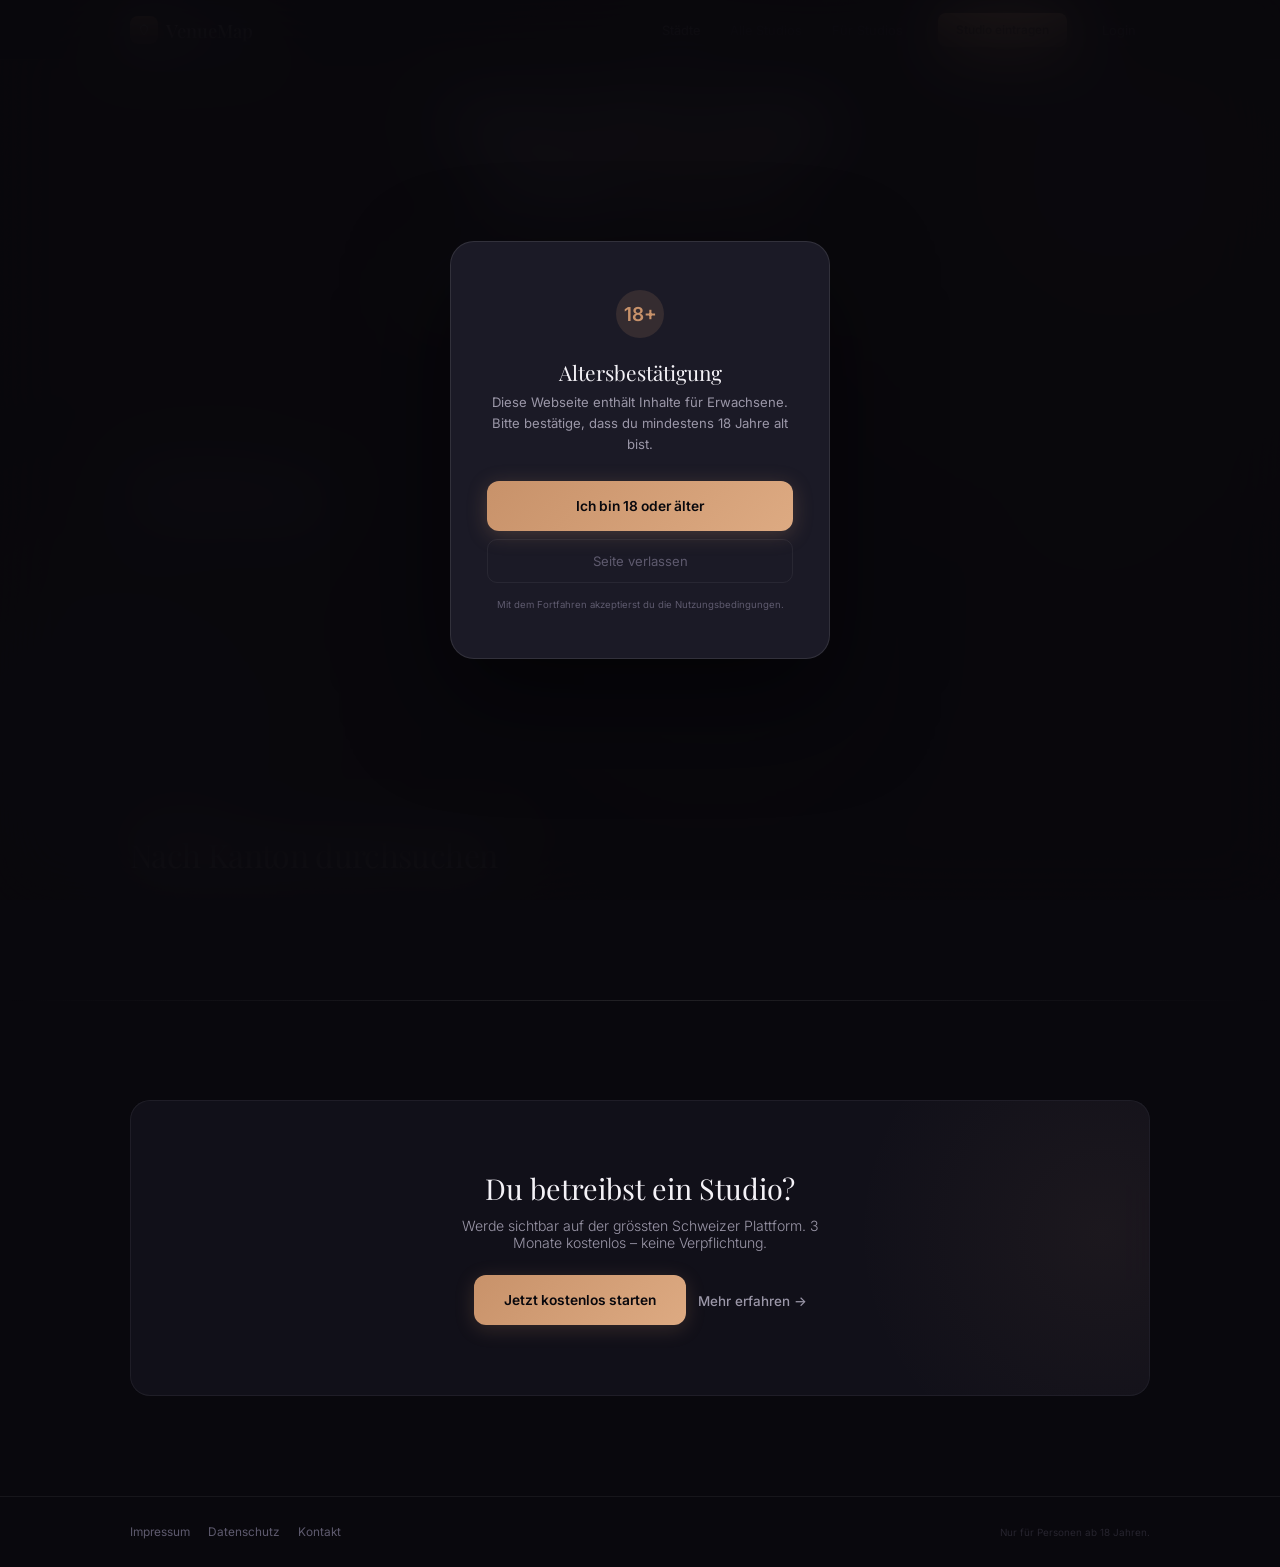
==== commit c659910c: "up" ====
--- a/public/index.html
+++ b/public/index.html
@@ -34,13 +34,13 @@
 .hero{padding:84px 0 32px;text-align:center;position:relative}@media(min-width:768px){.hero{padding:96px 0 36px}}.hero-glow{position:absolute;top:30%;left:50%;transform:translate(-50%,-50%);width:500px;height:300px;background:radial-gradient(ellipse,rgba(200,146,106,.07),transparent 70%);pointer-events:none;z-index:0}.hero-i{position:relative;z-index:1}.hero h1{font-family:var(--fs);font-size:clamp(2rem,5vw,3.2rem);font-weight:400;line-height:1.08;letter-spacing:-.03em;margin-bottom:12px}.hero h1 em{font-style:italic;background:linear-gradient(135deg,var(--ac),var(--ac3));-webkit-background-clip:text;-webkit-text-fill-color:transparent;background-clip:text}.hero-sub{font-size:.94rem;color:var(--tx2);line-height:1.6;font-weight:300;margin-bottom:24px;max-width:420px;margin-left:auto;margin-right:auto}
 .hero-s{max-width:480px;margin:0 auto 20px;position:relative}.hero-s svg{position:absolute;left:18px;top:50%;transform:translateY(-50%);width:17px;height:17px;stroke:var(--tx3);fill:none;stroke-width:2;z-index:2}.hero-s input{width:100%;height:52px;padding:0 18px 0 48px;background:var(--sf);backdrop-filter:blur(12px);border:1px solid var(--bdr);border-radius:14px;font-family:var(--f);font-size:.88rem;color:var(--tx);outline:none;transition:all .3s;box-shadow:0 4px 24px rgba(0,0,0,.15);position:relative;z-index:1}.hero-s input::placeholder{color:var(--tx3)}.hero-s input:focus{border-color:rgba(200,146,106,.4)}
 .hero-ac{display:none;position:absolute;top:calc(100% + 4px);left:0;right:0;background:var(--sf2);border:1px solid var(--bdr2);border-radius:12px;overflow:hidden;box-shadow:0 12px 40px rgba(0,0,0,.3);z-index:10;backdrop-filter:blur(20px)}.hero-ac.open{display:block}.hero-ac-h{font-size:.62rem;font-weight:600;letter-spacing:.08em;text-transform:uppercase;color:var(--tx3);padding:12px 16px 6px}.hero-ac a{display:flex;align-items:center;justify-content:space-between;padding:10px 16px;font-size:.84rem;color:var(--tx2);transition:all .15s}.hero-ac a:hover{background:var(--acl);color:var(--tx)}.hero-ac a span{font-size:.66rem;color:var(--tx3)}
-.hero-stats{display:flex;justify-content:center;gap:24px;margin-bottom:24px}@media(min-width:768px){.hero-stats{gap:40px}}.hs{text-align:center}.hs-n{font-size:1.1rem;font-weight:600;color:var(--tx)}@media(min-width:768px){.hs-n{font-size:1.3rem}}.hs-l{font-size:.58rem;color:var(--tx3);text-transform:uppercase;letter-spacing:.08em;font-weight:500;margin-top:1px}
+.hero-live{display:flex;align-items:center;justify-content:center;gap:14px;flex-wrap:wrap;margin-bottom:16px;font-size:.78rem;color:var(--tx2)}.hero-live-pulse{width:6px;height:6px;border-radius:50%;background:var(--grn);box-shadow:0 0 8px var(--grn);animation:pulse 2s ease infinite;flex-shrink:0}@keyframes pulse{0%,100%{opacity:1}50%{opacity:.3}}.hero-live b{color:var(--tx);font-weight:600}.hero-live-sep{width:3px;height:3px;border-radius:50%;background:var(--tx3);flex-shrink:0}
 .city-g{display:grid;grid-template-columns:repeat(2,1fr);gap:8px;max-width:540px;margin:0 auto}@media(min-width:600px){.city-g{grid-template-columns:repeat(3,1fr);gap:10px}}.city-c{padding:16px 14px;display:flex;align-items:center;justify-content:space-between;cursor:pointer;position:relative;overflow:hidden}@media(min-width:768px){.city-c{padding:20px 18px}}.city-c::before{content:'';position:absolute;inset:0;background:linear-gradient(135deg,transparent,rgba(200,146,106,.03));opacity:0;transition:opacity .3s}.city-c:hover::before{opacity:1}.city-c:hover{border-color:rgba(200,146,106,.2)}.city-c:hover .city-a{color:var(--ac)}.city-n{font-family:var(--fs);font-size:.98rem;font-weight:400;position:relative}.city-cnt{font-size:.62rem;color:var(--tx3);margin-top:1px;font-weight:500;position:relative}.city-a{color:var(--tx3);transition:color .25s;position:relative}.city-a svg{width:14px;height:14px;stroke:currentColor;fill:none;stroke-width:1.5}
 .feat{padding:48px 0 80px;position:relative}@media(min-width:768px){.feat{padding:64px 0 100px}}.feat::before{content:'';position:absolute;top:0;left:0;right:0;height:1px;background:linear-gradient(90deg,transparent,var(--bdr2),transparent)}.feat-top{display:flex;align-items:flex-end;justify-content:space-between;flex-wrap:wrap;gap:12px}.feat-all{font-size:.8rem;color:var(--ac);font-weight:500;display:flex;align-items:center;gap:5px;transition:opacity .2s}.feat-all:hover{opacity:.7}.feat-all svg{width:14px;height:14px;stroke:currentColor;fill:none;stroke-width:2}.feat-g{display:grid;gap:14px;margin-top:28px;grid-template-columns:1fr}@media(min-width:600px){.feat-g{grid-template-columns:repeat(2,1fr)}}@media(min-width:900px){.feat-g{grid-template-columns:repeat(3,1fr)}}
 .sc{overflow:hidden;cursor:pointer;display:block;position:relative}.sc:hover{border-color:rgba(200,146,106,.15);box-shadow:0 12px 40px rgba(0,0,0,.25)}.sc-img{height:200px;background:var(--bg3);position:relative;display:flex;align-items:center;justify-content:center;overflow:hidden}.sc-img::before{content:'';position:absolute;inset:0;background:linear-gradient(180deg,transparent 40%,rgba(9,8,13,.7));z-index:1}.sc-img svg{width:28px;height:28px;stroke:var(--tx3);fill:none;stroke-width:1;opacity:.2}.sc-img img{position:absolute;inset:0;width:100%;height:100%;object-fit:cover}.sc-cat{position:absolute;top:12px;left:12px;font-size:.58rem;font-weight:600;padding:4px 10px;border-radius:6px;background:rgba(9,8,13,.6);backdrop-filter:blur(8px);color:var(--tx2);letter-spacing:.04em;text-transform:uppercase;z-index:2;border:1px solid var(--bdr)}.sc-today{position:absolute;bottom:12px;right:12px;font-size:.6rem;font-weight:600;padding:3px 9px;border-radius:5px;background:rgba(107,173,142,.15);color:var(--grn);z-index:2;border:1px solid rgba(107,173,142,.2)}.sc-b{padding:18px 20px}.sc-n{font-family:var(--fs);font-size:1.05rem;font-weight:400;margin-bottom:5px;display:flex;align-items:center;gap:8px}.sc-v{display:inline-flex;align-items:center;gap:3px;font-size:.56rem;font-weight:600;color:var(--grn);background:rgba(107,173,142,.08);padding:2px 7px;border-radius:4px;border:1px solid rgba(107,173,142,.15)}.sc-v svg{width:8px;height:8px;stroke:var(--grn);fill:none;stroke-width:2.5}.sc-loc{font-size:.74rem;color:var(--tx3);display:flex;align-items:center;gap:4px}.sc-loc svg{width:10px;height:10px;stroke:var(--tx3);fill:none;stroke-width:2}
 .sc-girls{display:flex;align-items:center;gap:-4px;margin-top:10px}.sc-ava{width:30px;height:30px;border-radius:50%;object-fit:cover;object-position:center top;border:2px solid var(--bg3);margin-left:-6px;background:var(--bg3)}.sc-ava:first-child{margin-left:0}.sc-ava-more{width:30px;height:30px;border-radius:50%;background:rgba(255,255,255,.06);border:2px solid var(--bg3);margin-left:-6px;display:flex;align-items:center;justify-content:center;font-size:.5rem;font-weight:600;color:var(--tx3)}.sc-girls-txt{font-size:.66rem;color:var(--tx3);margin-left:8px;font-weight:400}
-.today-sec{padding:48px 0;position:relative}.today-sec::before{content:'';position:absolute;top:0;left:0;right:0;height:1px;background:linear-gradient(90deg,transparent,var(--bdr2),transparent)}.today-pulse{width:6px;height:6px;border-radius:50%;background:var(--grn);display:inline-block;margin-right:6px;box-shadow:0 0 6px var(--grn);animation:pulse 2s ease infinite}@keyframes pulse{0%,100%{opacity:1}50%{opacity:.3}}.today-num{font-size:2rem;font-weight:600;color:var(--tx);font-family:var(--f)}.today-label{font-size:.78rem;color:var(--tx2);margin-top:2px}.today-cities{display:flex;flex-wrap:wrap;gap:8px;margin-top:18px}.today-city{font-size:.72rem;padding:5px 14px;border-radius:8px;background:var(--sf);border:1px solid var(--bdr);color:var(--tx2);display:flex;align-items:center;gap:5px;cursor:pointer;transition:all .15s}.today-city:hover{border-color:var(--ac);color:var(--ac)}.today-city b{color:var(--tx);font-weight:600}
-.how{padding:80px 0;position:relative}@media(min-width:768px){.how{padding:100px 0}}.how::before{content:'';position:absolute;top:0;left:0;right:0;height:1px;background:linear-gradient(90deg,transparent,var(--bdr2),transparent)}.how-g{display:grid;gap:12px;margin-top:40px}@media(min-width:768px){.how-g{grid-template-columns:repeat(3,1fr);gap:16px}}.how-c{padding:28px 24px;position:relative;overflow:hidden}.how-c::before{content:'';position:absolute;top:0;left:0;right:0;height:1px;background:linear-gradient(90deg,var(--ac),transparent);opacity:0;transition:opacity .4s}.how-c:hover::before{opacity:.5}.how-num{font-family:var(--fs);font-size:2.2rem;background:linear-gradient(180deg,rgba(200,146,106,.12),transparent);-webkit-background-clip:text;-webkit-text-fill-color:transparent;background-clip:text;margin-bottom:14px;line-height:1}.how-c h3{font-size:.88rem;font-weight:500;margin-bottom:5px}.how-c p{font-size:.78rem;line-height:1.65;color:var(--tx2);font-weight:300}
+
+
 .regions{padding:80px 0;position:relative}@media(min-width:768px){.regions{padding:100px 0}}.regions::before{content:'';position:absolute;top:0;left:0;right:0;height:1px;background:linear-gradient(90deg,transparent,var(--bdr2),transparent)}
 .kchips{display:flex;flex-wrap:wrap;gap:6px;margin-top:24px}.kchip{font-size:.76rem;font-weight:500;padding:8px 16px;border-radius:20px;background:var(--sf);border:1px solid var(--bdr);cursor:pointer;transition:all .2s;display:flex;align-items:center;gap:6px;backdrop-filter:blur(12px);color:var(--tx2);font-family:var(--f)}.kchip:hover{border-color:var(--ac);color:var(--ac)}.kchip.active{background:var(--acl);border-color:rgba(200,146,106,.3);color:var(--ac)}.kchip-n{font-size:.58rem;color:var(--ac);font-weight:600;background:rgba(200,146,106,.08);padding:1px 6px;border-radius:8px}
 .kcities{margin-top:16px;display:none}.kcities.open{display:block}.kcities-g{display:grid;grid-template-columns:repeat(2,1fr);gap:8px}@media(min-width:600px){.kcities-g{grid-template-columns:repeat(3,1fr)}}@media(min-width:900px){.kcities-g{grid-template-columns:repeat(4,1fr)}}
@@ -51,46 +51,33 @@
 </style>
 </head>
 <body>
-<div id="ag" class="age"><div class="age-c"><div class="age-ic">18+</div><h2>Altersbestätigung</h2><p>Diese Webseite enthält Inhalte für Personen ab 18 Jahren.</p><div class="age-btns"><button id="ageY" class="age-y">Ich bin 18 oder älter</button><button id="ageN" class="age-n">Seite verlassen</button></div></div></div>
+<div id="ag" class="age"><div class="age-c"><div class="age-ic">18+</div><h2>Altersbestätigung</h2><p>Diese Webseite enthält Inhalte für Erwachsene.<br>Bitte bestätige, dass du mindestens 18 Jahre alt bist.</p><div class="age-btns"><button id="ageY" class="age-y">Ich bin 18 oder älter</button><button id="ageN" class="age-n">Seite verlassen</button></div><div style="font-size:.6rem;color:var(--tx3);margin-top:16px">Mit dem Fortfahren akzeptierst du die Nutzungsbedingungen.</div></div></div>
 <div class="bg-mesh"><div class="bg-orb o1"></div><div class="bg-orb o2"></div><div class="bg-orb o3"></div></div><div class="bg-grain"></div><div class="bg-grid"></div>
 <div class="pg">
-<header><div class="hd-bg"></div><div class="hdi"><a href="/" class="logo"><div class="logo-m"><svg viewBox="0 0 24 24" stroke-linecap="round" stroke-linejoin="round"><path d="M12 2C8.13 2 5 5.13 5 9c0 5.25 7 13 7 13s7-7.75 7-13c0-3.87-3.13-7-7-7Z"/></svg></div>VenueMap</a><nav class="dk"><a href="/" class="nk a">Städte</a><a href="/alle-studios" class="nk">Alle Studios</a><a href="/studios" class="nk">Für Studios</a><div class="sep"></div><span class="lng"><b>DE</b> / FR</span><div class="sep"></div><a href="/register" class="hcta">Studio eintragen</a><div class="sep"></div><a href="/admin" class="nk" style="color:var(--tx2)">Login</a></nav><button class="burg" onclick="document.getElementById('mn').classList.add('open')"><span></span><span></span><span></span></button></div></header>
+<header><div class="hd-bg"></div><div class="hdi"><a href="/" class="logo"><div class="logo-m"><svg viewBox="0 0 24 24" stroke-linecap="round" stroke-linejoin="round"><path d="M12 2C8.13 2 5 5.13 5 9c0 5.25 7 13 7 13s7-7.75 7-13c0-3.87-3.13-7-7-7Z"/></svg></div>VenueMap</a><nav class="dk"><a href="/" class="nk a">Städte</a><a href="/alle-studios" class="nk">Alle Studios</a><a href="/studios" class="nk">Für Studios</a><div class="sep"></div><a href="/register" class="hcta">Studio eintragen</a><div class="sep"></div><a href="/admin" class="nk" style="color:var(--tx2)">Login</a></nav><button class="burg" onclick="document.getElementById('mn').classList.add('open')"><span></span><span></span><span></span></button></div></header>
 <div id="mn" class="mobnav"><button class="x" onclick="this.parentElement.classList.remove('open')">✕</button><a href="/">Städte</a><a href="/alle-studios">Alle Studios</a><a href="/studios">Für Studios</a><a href="/admin">Login</a></div>
 
 <section class="hero"><div class="hero-glow"></div><div class="ctn"><div class="hero-i">
-  <h1 class="rv">Finde Studios in<br>deiner <em>Stadt</em></h1>
-  <p class="hero-sub rv d1">Geprüfte Studios, Clubs und Massageshops in der Schweiz.</p>
-  <div class="hero-s rv d2"><svg viewBox="0 0 24 24" stroke-linecap="round" stroke-linejoin="round"><circle cx="11" cy="11" r="8"/><path d="m21 21-4.35-4.35"/></svg><input type="text" id="si" placeholder="Stadt oder Studioname…" onfocus="document.getElementById('acD').classList.add('open')" onblur="setTimeout(function(){document.getElementById('acD').classList.remove('open')},200)"><div class="hero-ac" id="acD"><div class="hero-ac-h">Beliebte Städte</div><div id="acList"></div></div></div>
-  <div class="hero-stats rv d2"><div class="hs"><div class="hs-n" id="statStudios">–</div><div class="hs-l">Studios</div></div><div class="hs"><div class="hs-n" id="statStaedte">–</div><div class="hs-l">Städte</div></div><div class="hs"><div class="hs-n">100%</div><div class="hs-l">Geprüft</div></div></div>
-  <div class="city-g" id="heroCities"><div class="loading">Lade…</div></div>
+  <h1 class="rv">Finde dein Studio<br>in der <em>Schweiz</em></h1>
+  <p class="hero-sub rv d1">Geprüfte Studios, aktuelle Besetzungen, echte Bilder.</p>
+  <div class="hero-s rv d2"><svg viewBox="0 0 24 24" stroke-linecap="round" stroke-linejoin="round"><circle cx="11" cy="11" r="8"/><path d="m21 21-4.35-4.35"/></svg><input type="text" id="si" placeholder="Stadt oder Studioname eingeben…" onfocus="document.getElementById('acD').classList.add('open')" onblur="setTimeout(function(){document.getElementById('acD').classList.remove('open')},200)"><div class="hero-ac" id="acD"><div class="hero-ac-h">Beliebte Städte</div><div id="acList"></div></div></div>
+  <div class="hero-live rv d2" id="heroLive"></div>
 </div></div></section>
-
-<section class="today-sec"><div class="ctn">
-<div class="s-label rv"><span class="today-pulse"></span>Live – Heute verfügbar</div>
-<div style="display:flex;align-items:flex-end;gap:16px;flex-wrap:wrap;margin-top:8px">
-  <div class="today-num rv d1" id="todayTotal">–</div>
-  <div class="today-label rv d1">Girls arbeiten heute in der Schweiz</div>
-</div>
-<div class="today-cities rv d2" id="todayCities"></div>
-</div></section>
 
 <section class="feat"><div class="ctn">
 <div class="feat-top"><div><div class="s-label rv">Empfohlene Studios</div><h2 class="s-title rv d1">Aktuell beliebt</h2></div><a href="/alle-studios" class="feat-all rv d1">Alle Studios <svg viewBox="0 0 24 24"><path d="M5 12h14M12 5l7 7-7 7"/></svg></a></div>
 <div class="feat-g" id="featGrid"><div class="loading">Lade…</div></div>
 </div></section>
 
-
 <section class="regions"><div class="ctn"><div class="s-label rv">Alle Regionen</div><h2 class="s-title rv d1">Nach Kanton durchsuchen</h2>
 <div id="kantonChips" class="kchips rv d2"></div>
 <div id="kantonCities" class="kcities"></div>
 </div></section>
 
-<section class="how"><div class="ctn"><div class="s-label rv">So funktioniert's</div><h2 class="s-title rv d1">In 30 Sekunden zum Ziel</h2><div class="how-g"><div class="glass how-c rv d1"><div class="how-num">01</div><h3>Stadt wählen</h3><p>Wähle deine Stadt oder suche direkt nach einem Studio.</p></div><div class="glass how-c rv d2"><div class="how-num">02</div><h3>Studio entdecken</h3><p>Bilder, Services und Tagesbesetzung. Alle Einträge geprüft.</p></div><div class="glass how-c rv d3"><div class="how-num">03</div><h3>Kontakt aufnehmen</h3><p>Per Telefon, WhatsApp oder Telegram – direkt und diskret.</p></div></div></div></section>
-
-<section class="cta-sec"><div class="ctn"><div class="cta-box rv"><h2>Du betreibst ein Studio?</h2><p>3 Monate kostenlos. Keine Verpflichtung. Profil in 5 Minuten erstellt.</p><a href="/studios" class="btn" style="margin-top:24px">Jetzt kostenlos starten</a></div></div></section>
+<section class="cta-sec"><div class="ctn"><div class="cta-box rv"><h2>Du betreibst ein Studio?</h2><p>Werde sichtbar auf der grössten Schweizer Plattform. 3 Monate kostenlos – keine Verpflichtung.</p><div style="display:flex;gap:12px;margin-top:24px;flex-wrap:wrap;justify-content:center"><a href="/register" class="btn">Jetzt kostenlos starten</a><a href="/studios" style="height:52px;display:flex;align-items:center;font-size:.84rem;color:var(--tx2);font-weight:500">Mehr erfahren →</a></div></div></div></section>
 <footer><div class="ctn foot"><div class="foot-l"><a href="#">Impressum</a><a href="#">Datenschutz</a><a href="#">Kontakt</a></div><span class="foot-18">Nur für Personen ab 18 Jahren.</span></div></footer>
 </div>
-<nav class="bnav"><div class="bnav-i"><a href="/" class="bna a"><svg viewBox="0 0 24 24"><polygon points="1 6 1 22 8 18 16 22 23 18 23 2 16 6 8 2 1 6"/></svg>Städte</a><a href="#" class="bna"><svg viewBox="0 0 24 24"><circle cx="11" cy="11" r="8"/><path d="m21 21-4.35-4.35"/></svg>Suche</a><a href="/alle-studios" class="bna"><svg viewBox="0 0 24 24"><rect x="3" y="3" width="7" height="7" rx="1"/><rect x="14" y="3" width="7" height="7" rx="1"/><rect x="3" y="14" width="7" height="7" rx="1"/><rect x="14" y="14" width="7" height="7" rx="1"/></svg>Studios</a><a href="#" class="bna"><svg viewBox="0 0 24 24"><path d="M20 21v-2a4 4 0 00-4-4H8a4 4 0 00-4 4v2"/><circle cx="12" cy="7" r="4"/></svg>Login</a></div></nav>
+<nav class="bnav"><div class="bnav-i"><a href="/" class="bna a"><svg viewBox="0 0 24 24"><polygon points="1 6 1 22 8 18 16 22 23 18 23 2 16 6 8 2 1 6"/></svg>Städte</a><a href="#" class="bna" onclick="document.getElementById('si').focus();return false"><svg viewBox="0 0 24 24"><circle cx="11" cy="11" r="8"/><path d="m21 21-4.35-4.35"/></svg>Suche</a><a href="/alle-studios" class="bna"><svg viewBox="0 0 24 24"><rect x="3" y="3" width="7" height="7" rx="1"/><rect x="14" y="3" width="7" height="7" rx="1"/><rect x="3" y="14" width="7" height="7" rx="1"/><rect x="14" y="14" width="7" height="7" rx="1"/></svg>Studios</a><a href="/admin" class="bna"><svg viewBox="0 0 24 24"><path d="M20 21v-2a4 4 0 00-4-4H8a4 4 0 00-4 4v2"/><circle cx="12" cy="7" r="4"/></svg>Login</a></div></nav>
 
 <script>
 // ═══ CONFIG ═══
@@ -169,24 +156,21 @@
 
     // Stats
     const activeCities = cities.filter(c => c.studio_count > 0 || studios.some(s => s.stadt_id === c.id));
-    document.getElementById('statStudios').textContent = studios.length;
-    document.getElementById('statStaedte').textContent = activeCities.length || cities.length;
 
     // Count studios per city (live from DB)
     const cityCounts = {};
     studios.forEach(s => { cityCounts[s.stadt_id] = (cityCounts[s.stadt_id]||0) + 1; });
     cities.forEach(c => { c.live_count = cityCounts[c.id] || c.studio_count || 0; });
 
-    // Hero cities (top 6 by studio count)
+    // Hero top cities
     const topCities = [...cities].sort((a,b) => b.live_count - a.live_count).slice(0,6);
-    document.getElementById('heroCities').innerHTML = topCities.map((c,i) => cityCard(c,i+2)).join('');
 
     // Autocomplete
     document.getElementById('acList').innerHTML = topCities.map(c =>
       '<a href="/stadt.html?id='+c.id+'">'+c.name+' <span>'+c.live_count+'</span></a>'
     ).join('');
 
-    // Today stats
+    // Live stats in hero
     var totalToday=0;var todayCityMap={};
     studios.forEach(function(s){
       var tg=getTodayGirls(s);
@@ -196,10 +180,15 @@
         todayCityMap[cn]=(todayCityMap[cn]||0)+tg.length;
       }
     });
-    document.getElementById('todayTotal').textContent=totalToday;
-    var cityArr=Object.keys(todayCityMap).sort(function(a,b){return todayCityMap[b]-todayCityMap[a];});
-    document.getElementById('todayCities').innerHTML=cityArr.map(function(c){return '<span class="today-city"><b>'+todayCityMap[c]+'</b> in '+c+'</span>';}).join('');
-    if(totalToday===0){document.getElementById('todayTotal').textContent='0';document.querySelector('.today-sec .today-label').textContent='Girls heute eingetragen – bald kommen die ersten!';}
+    var liveH='<span class="hero-live-pulse"></span>';
+    if(totalToday>0){
+      liveH+='<b>'+totalToday+'</b> Girls heute verfügbar';
+      var cityArr=Object.keys(todayCityMap).sort(function(a,b){return todayCityMap[b]-todayCityMap[a];}).slice(0,4);
+      cityArr.forEach(function(c){liveH+='<span class="hero-live-sep"></span>'+todayCityMap[c]+' in '+c;});
+    } else {
+      liveH+='<b>'+studios.length+'</b> Studios <span class="hero-live-sep"></span> <b>'+cities.length+'</b> Städte <span class="hero-live-sep"></span> 100% Geprüft';
+    }
+    document.getElementById('heroLive').innerHTML=liveH;
 
     // Featured studios (pro first, then featured, then newest)
     const featured = studios.filter(s => s.is_pro || s.featured).slice(0,6);
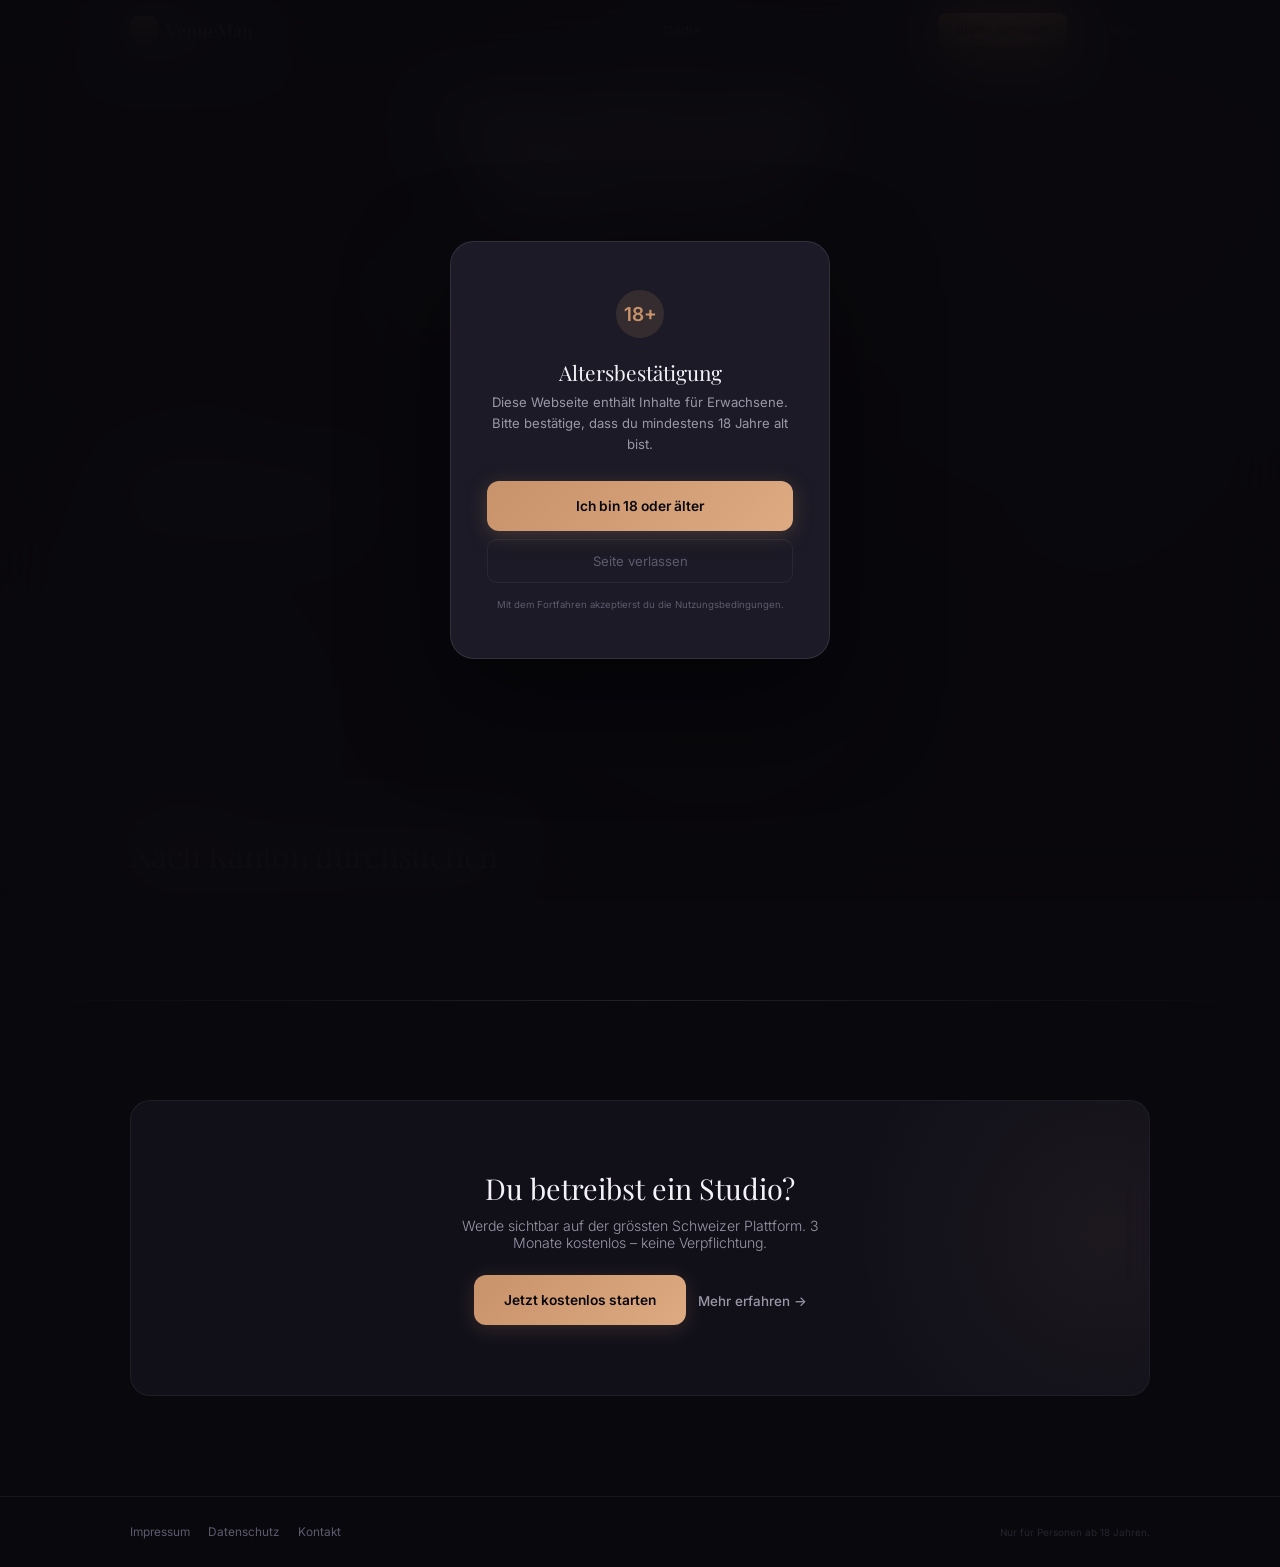
==== commit 5f2dc08e: "up" ====
--- a/public/index.html
+++ b/public/index.html
@@ -39,6 +39,7 @@
 .feat{padding:48px 0 80px;position:relative}@media(min-width:768px){.feat{padding:64px 0 100px}}.feat::before{content:'';position:absolute;top:0;left:0;right:0;height:1px;background:linear-gradient(90deg,transparent,var(--bdr2),transparent)}.feat-top{display:flex;align-items:flex-end;justify-content:space-between;flex-wrap:wrap;gap:12px}.feat-all{font-size:.8rem;color:var(--ac);font-weight:500;display:flex;align-items:center;gap:5px;transition:opacity .2s}.feat-all:hover{opacity:.7}.feat-all svg{width:14px;height:14px;stroke:currentColor;fill:none;stroke-width:2}.feat-g{display:grid;gap:14px;margin-top:28px;grid-template-columns:1fr}@media(min-width:600px){.feat-g{grid-template-columns:repeat(2,1fr)}}@media(min-width:900px){.feat-g{grid-template-columns:repeat(3,1fr)}}
 .sc{overflow:hidden;cursor:pointer;display:block;position:relative}.sc:hover{border-color:rgba(200,146,106,.15);box-shadow:0 12px 40px rgba(0,0,0,.25)}.sc-img{height:200px;background:var(--bg3);position:relative;display:flex;align-items:center;justify-content:center;overflow:hidden}.sc-img::before{content:'';position:absolute;inset:0;background:linear-gradient(180deg,transparent 40%,rgba(9,8,13,.7));z-index:1}.sc-img svg{width:28px;height:28px;stroke:var(--tx3);fill:none;stroke-width:1;opacity:.2}.sc-img img{position:absolute;inset:0;width:100%;height:100%;object-fit:cover}.sc-cat{position:absolute;top:12px;left:12px;font-size:.58rem;font-weight:600;padding:4px 10px;border-radius:6px;background:rgba(9,8,13,.6);backdrop-filter:blur(8px);color:var(--tx2);letter-spacing:.04em;text-transform:uppercase;z-index:2;border:1px solid var(--bdr)}.sc-today{position:absolute;bottom:12px;right:12px;font-size:.6rem;font-weight:600;padding:3px 9px;border-radius:5px;background:rgba(107,173,142,.15);color:var(--grn);z-index:2;border:1px solid rgba(107,173,142,.2)}.sc-b{padding:18px 20px}.sc-n{font-family:var(--fs);font-size:1.05rem;font-weight:400;margin-bottom:5px;display:flex;align-items:center;gap:8px}.sc-v{display:inline-flex;align-items:center;gap:3px;font-size:.56rem;font-weight:600;color:var(--grn);background:rgba(107,173,142,.08);padding:2px 7px;border-radius:4px;border:1px solid rgba(107,173,142,.15)}.sc-v svg{width:8px;height:8px;stroke:var(--grn);fill:none;stroke-width:2.5}.sc-loc{font-size:.74rem;color:var(--tx3);display:flex;align-items:center;gap:4px}.sc-loc svg{width:10px;height:10px;stroke:var(--tx3);fill:none;stroke-width:2}
 .sc-girls{display:flex;align-items:center;gap:-4px;margin-top:10px}.sc-ava{width:30px;height:30px;border-radius:50%;object-fit:cover;object-position:center top;border:2px solid var(--bg3);margin-left:-6px;background:var(--bg3)}.sc-ava:first-child{margin-left:0}.sc-ava-more{width:30px;height:30px;border-radius:50%;background:rgba(255,255,255,.06);border:2px solid var(--bg3);margin-left:-6px;display:flex;align-items:center;justify-content:center;font-size:.5rem;font-weight:600;color:var(--tx3)}.sc-girls-txt{font-size:.66rem;color:var(--tx3);margin-left:8px;font-weight:400}
+.gc{overflow:hidden;cursor:pointer;display:block;position:relative;transition:all .2s}.gc:hover{border-color:rgba(200,146,106,.15);transform:translateY(-2px);box-shadow:0 12px 40px rgba(0,0,0,.25)}.gc-img{width:100%;aspect-ratio:3/4;object-fit:cover;object-position:center top;background:var(--bg3);display:block}.gc-b{padding:12px 14px}.gc-n{font-size:.88rem;font-weight:500;margin-bottom:2px;white-space:nowrap;overflow:hidden;text-overflow:ellipsis}.gc-meta{font-size:.64rem;color:var(--tx3);display:flex;align-items:center;gap:6px}.gc-avail{font-size:.58rem;font-weight:600;padding:2px 7px;border-radius:4px;display:inline-flex;align-items:center;gap:3px;margin-top:6px}.gc-avail.on{background:rgba(107,173,142,.1);color:var(--grn);border:1px solid rgba(107,173,142,.15)}.gc-avail.off{background:rgba(255,255,255,.03);color:var(--tx3);border:1px solid var(--bdr)}.gc-avail-dot{width:4px;height:4px;border-radius:50%}.gc-avail.on .gc-avail-dot{background:var(--grn);box-shadow:0 0 4px var(--grn)}.gc-tags{display:flex;flex-wrap:wrap;gap:3px;margin-top:6px}.gc-tag{font-size:.52rem;padding:2px 6px;border-radius:4px;background:var(--acl);color:var(--ac);border:1px solid rgba(200,146,106,.1)}.gc-noimg{width:100%;aspect-ratio:3/4;background:var(--bg3);display:flex;align-items:center;justify-content:center}.gc-noimg svg{width:32px;height:32px;stroke:var(--tx3);fill:none;stroke-width:1;opacity:.2}
 
 
 .regions{padding:80px 0;position:relative}@media(min-width:768px){.regions{padding:100px 0}}.regions::before{content:'';position:absolute;top:0;left:0;right:0;height:1px;background:linear-gradient(90deg,transparent,var(--bdr2),transparent)}
@@ -65,8 +66,8 @@
 </div></div></section>
 
 <section class="feat"><div class="ctn">
-<div class="feat-top"><div><div class="s-label rv">Empfohlene Studios</div><h2 class="s-title rv d1">Aktuell beliebt</h2></div><a href="/alle-studios" class="feat-all rv d1">Alle Studios <svg viewBox="0 0 24 24"><path d="M5 12h14M12 5l7 7-7 7"/></svg></a></div>
-<div class="feat-g" id="featGrid"><div class="loading">Lade…</div></div>
+<div class="feat-top"><div><div class="s-label rv">Heute verfügbar</div><h2 class="s-title rv d1">Girls entdecken</h2></div><a href="/alle-studios" class="feat-all rv d1">Alle Studios <svg viewBox="0 0 24 24"><path d="M5 12h14M12 5l7 7-7 7"/></svg></a></div>
+<div class="feat-g" id="featGrid" style="grid-template-columns:repeat(auto-fill,minmax(150px,1fr))"><div class="loading">Lade…</div></div>
 </div></section>
 
 <section class="regions"><div class="ctn"><div class="s-label rv">Alle Regionen</div><h2 class="s-title rv d1">Nach Kanton durchsuchen</h2>
@@ -148,10 +149,11 @@
 async function init(){
   try{
     // Fetch all data in parallel
-    const [cities, studios, kantone] = await Promise.all([
+    const [cities, studios, kantone, allGirls] = await Promise.all([
       q('staedte?is_active=eq.true&order=sort_order&select=*,kantone(name,code)'),
       q('studios?status=eq.approved&order=sort_order,created_at.desc&select=*,kategorien(name),staedte(name),studio_bilder(url,storage_path),girls(id,name,bild_path,montag,dienstag,mittwoch,donnerstag,freitag,samstag,sonntag,is_active,is_approved)'),
-      q('kantone?order=name')
+      q('kantone?order=name'),
+      q('girls?is_active=eq.true&is_approved=eq.true&order=created_at.desc&select=*,studios(id,name,staedte(name)),girl_tag_zuordnung(girl_tags(name,gruppe))')
     ]);
 
     // Stats
@@ -190,12 +192,30 @@
     }
     document.getElementById('heroLive').innerHTML=liveH;
 
-    // Featured studios (pro first, then featured, then newest)
-    const featured = studios.filter(s => s.is_pro || s.featured).slice(0,6);
-    const toShow = featured.length ? featured : studios.slice(0,6);
-    document.getElementById('featGrid').innerHTML = toShow.length
-      ? toShow.map((s,i) => studioCard(s,i+2)).join('')
-      : '<div class="loading">Noch keine Studios verfügbar.</div>';
+    // Featured Girls (today available first, then all with photos)
+    var todayGirlsList=allGirls.filter(function(g){return g[TODAY_KEY]&&g.bild_path;});
+    var otherGirls=allGirls.filter(function(g){return g.bild_path&&!g[TODAY_KEY];});
+    var girlsToShow=todayGirlsList.concat(otherGirls).slice(0,12);
+    if(!girlsToShow.length) girlsToShow=allGirls.filter(function(g){return g.bild_path;}).slice(0,12);
+    
+    function girlCard(g,i){
+      var studioName=g.studios?g.studios.name:'';
+      var cityName=(g.studios&&g.studios.staedte)?g.studios.staedte.name:'';
+      var isToday=g[TODAY_KEY];
+      var imgH=g.bild_path?'<img class="gc-img" src="'+GIRL_STORAGE+g.bild_path+'" alt="'+g.name+'" loading="lazy">':'<div class="gc-noimg"><svg viewBox="0 0 24 24"><path d="M20 21v-2a4 4 0 00-4-4H8a4 4 0 00-4 4v2"/><circle cx="12" cy="7" r="4"/></svg></div>';
+      var availH='<div class="gc-avail '+(isToday?'on':'off')+'"><span class="gc-avail-dot"></span>'+(isToday?'Heute da':'')+'</div>';
+      var tagsH='';
+      if(g.girl_tag_zuordnung&&g.girl_tag_zuordnung.length){
+        tagsH='<div class="gc-tags">';
+        g.girl_tag_zuordnung.slice(0,3).forEach(function(t){if(t.girl_tags)tagsH+='<span class="gc-tag">'+t.girl_tags.name+'</span>';});
+        tagsH+='</div>';
+      }
+      return '<a href="/girl.html?id='+g.id+'" class="glass gc rv d'+(i%5+1)+'">'+imgH+'<div class="gc-b"><div class="gc-n">'+g.name+'</div><div class="gc-meta">'+(cityName||studioName)+'</div>'+(isToday?availH:'')+tagsH+'</div></a>';
+    }
+    
+    document.getElementById('featGrid').innerHTML = girlsToShow.length
+      ? girlsToShow.map((g,i) => girlCard(g,i)).join('')
+      : '<div class="loading">Noch keine Girls verfügbar.</div>';
 
     // Re-observe reveal animations
     document.querySelectorAll('.rv:not(.v)').forEach(function(el){
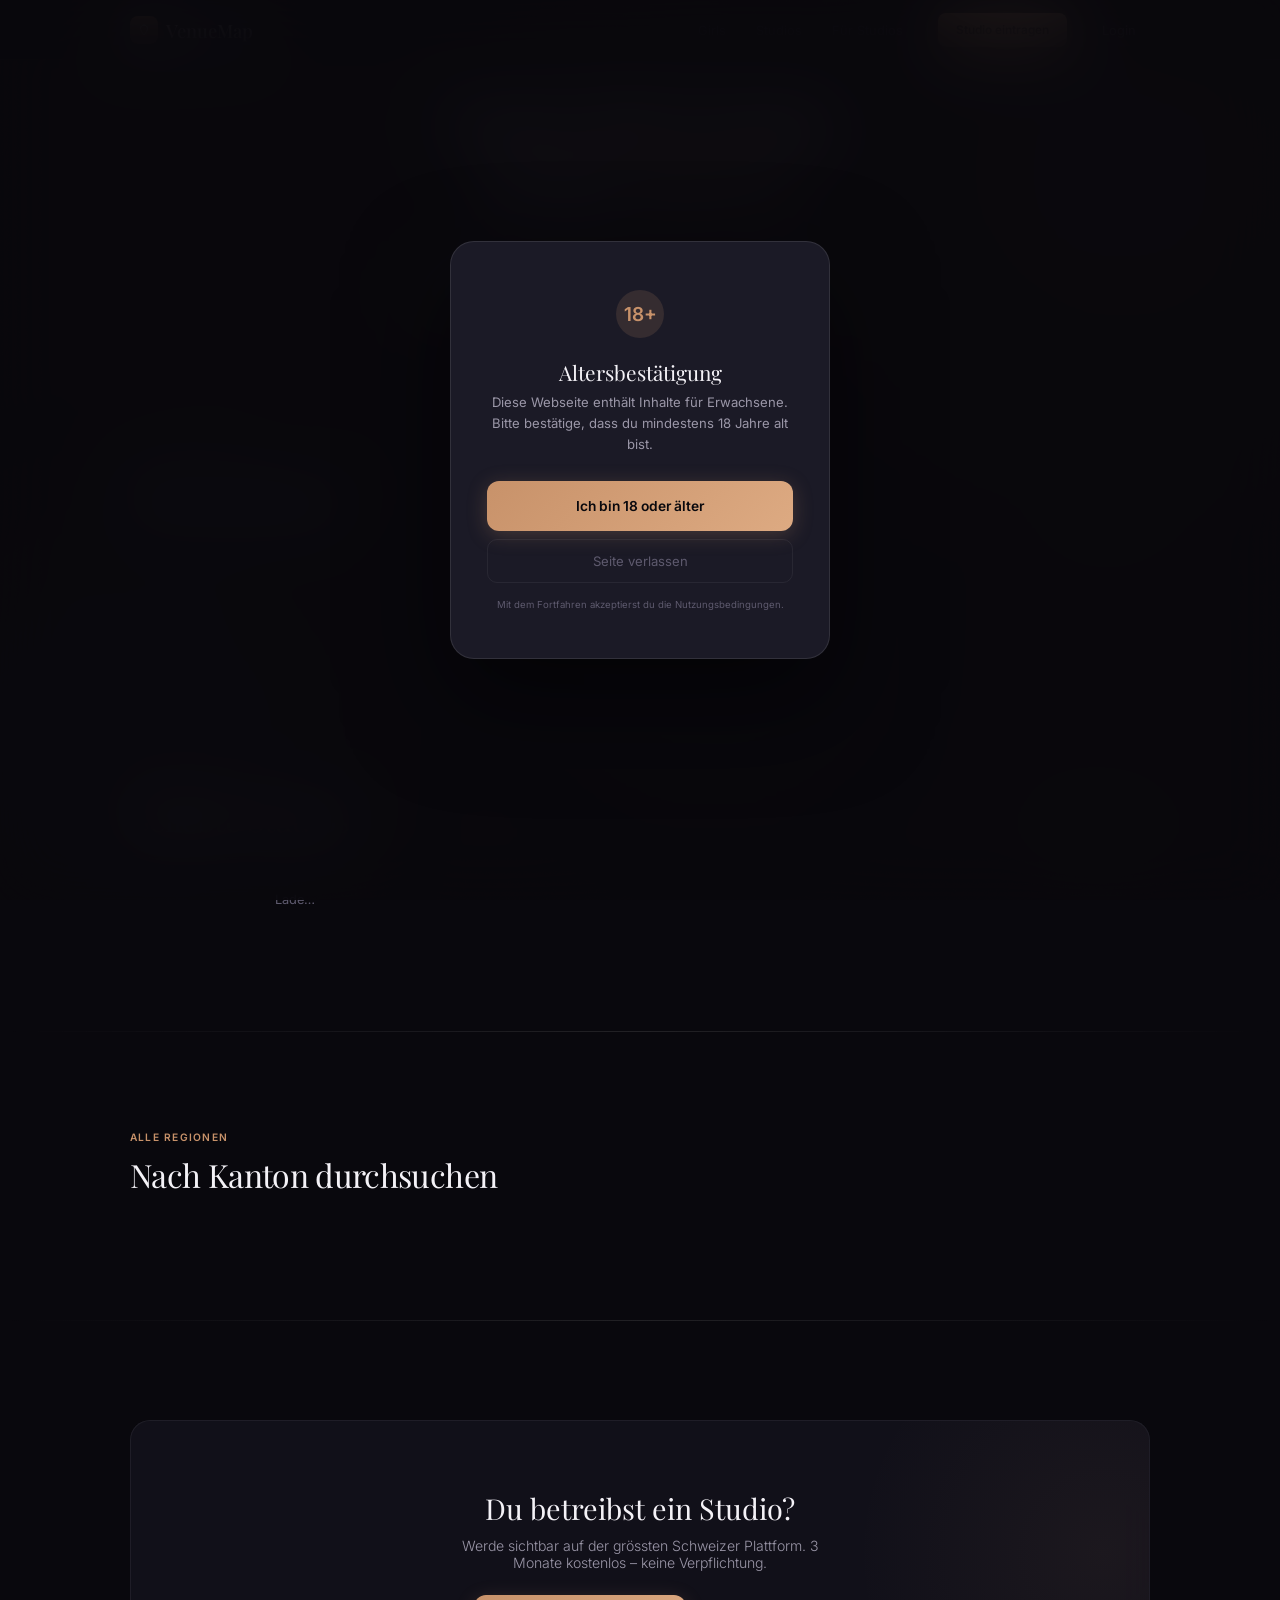
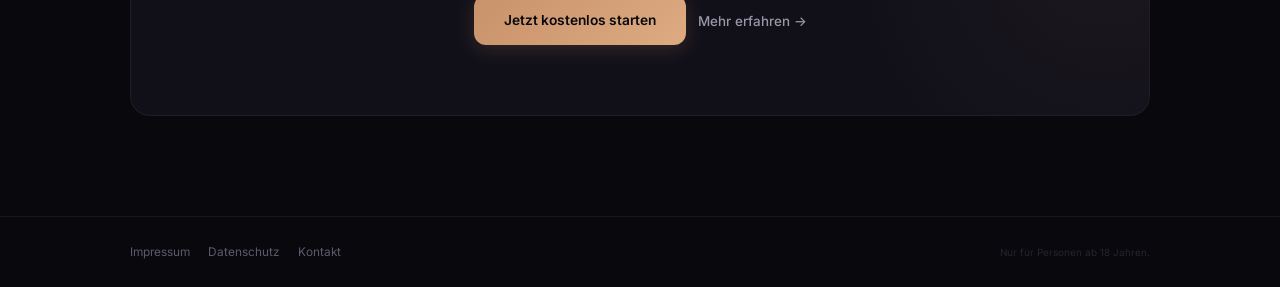
==== commit 47c0eedd: "update" ====
--- a/public/index.html
+++ b/public/index.html
@@ -55,8 +55,8 @@
 <div id="ag" class="age"><div class="age-c"><div class="age-ic">18+</div><h2>Altersbestätigung</h2><p>Diese Webseite enthält Inhalte für Erwachsene.<br>Bitte bestätige, dass du mindestens 18 Jahre alt bist.</p><div class="age-btns"><button id="ageY" class="age-y">Ich bin 18 oder älter</button><button id="ageN" class="age-n">Seite verlassen</button></div><div style="font-size:.6rem;color:var(--tx3);margin-top:16px">Mit dem Fortfahren akzeptierst du die Nutzungsbedingungen.</div></div></div>
 <div class="bg-mesh"><div class="bg-orb o1"></div><div class="bg-orb o2"></div><div class="bg-orb o3"></div></div><div class="bg-grain"></div><div class="bg-grid"></div>
 <div class="pg">
-<header><div class="hd-bg"></div><div class="hdi"><a href="/" class="logo"><div class="logo-m"><svg viewBox="0 0 24 24" stroke-linecap="round" stroke-linejoin="round"><path d="M12 2C8.13 2 5 5.13 5 9c0 5.25 7 13 7 13s7-7.75 7-13c0-3.87-3.13-7-7-7Z"/></svg></div>VenueMap</a><nav class="dk"><a href="/" class="nk a">Städte</a><a href="/alle-studios" class="nk">Alle Studios</a><a href="/studios" class="nk">Für Studios</a><div class="sep"></div><a href="/register" class="hcta">Studio eintragen</a><div class="sep"></div><a href="/admin" class="nk" style="color:var(--tx2)">Login</a></nav><button class="burg" onclick="document.getElementById('mn').classList.add('open')"><span></span><span></span><span></span></button></div></header>
-<div id="mn" class="mobnav"><button class="x" onclick="this.parentElement.classList.remove('open')">✕</button><a href="/">Städte</a><a href="/alle-studios">Alle Studios</a><a href="/studios">Für Studios</a><a href="/admin">Login</a></div>
+<header><div class="hd-bg"></div><div class="hdi"><a href="/" class="logo"><div class="logo-m"><svg viewBox="0 0 24 24" stroke-linecap="round" stroke-linejoin="round"><path d="M12 2C8.13 2 5 5.13 5 9c0 5.25 7 13 7 13s7-7.75 7-13c0-3.87-3.13-7-7-7Z"/></svg></div>VenueMap</a><nav class="dk"><a href="/alle-girls" class="nk">Girls</a><a href="/alle-studios" class="nk">Studios</a><a href="/studios" class="nk">Für Studios</a><div class="sep"></div><a href="/register" class="hcta">Studio eintragen</a><div class="sep"></div><a href="/admin" class="nk" style="color:var(--tx2)">Login</a></nav><button class="burg" onclick="document.getElementById('mn').classList.add('open')"><span></span><span></span><span></span></button></div></header>
+<div id="mn" class="mobnav"><button class="x" onclick="this.parentElement.classList.remove('open')">✕</button><a href="/alle-girls">Girls</a><a href="/alle-studios">Studios</a><a href="/studios">Für Studios</a><a href="/admin">Login</a></div>
 
 <section class="hero"><div class="hero-glow"></div><div class="ctn"><div class="hero-i">
   <h1 class="rv">Finde dein Studio<br>in der <em>Schweiz</em></h1>
@@ -66,8 +66,13 @@
 </div></div></section>
 
 <section class="feat"><div class="ctn">
-<div class="feat-top"><div><div class="s-label rv">Heute verfügbar</div><h2 class="s-title rv d1">Girls entdecken</h2></div><a href="/alle-studios" class="feat-all rv d1">Alle Studios <svg viewBox="0 0 24 24"><path d="M5 12h14M12 5l7 7-7 7"/></svg></a></div>
+<div class="feat-top"><div><div class="s-label rv">Heute verfügbar</div><h2 class="s-title rv d1">Girls entdecken</h2></div><a href="/alle-girls" class="feat-all rv d1">Alle Girls <svg viewBox="0 0 24 24"><path d="M5 12h14M12 5l7 7-7 7"/></svg></a></div>
 <div class="feat-g" id="featGrid" style="grid-template-columns:repeat(auto-fill,minmax(150px,1fr))"><div class="loading">Lade…</div></div>
+</div></section>
+
+<section class="feat"><div class="ctn">
+<div class="feat-top"><div><div class="s-label rv">Empfohlene Studios</div><h2 class="s-title rv d1">Beliebte Studios</h2></div><a href="/alle-studios" class="feat-all rv d1">Alle Studios <svg viewBox="0 0 24 24"><path d="M5 12h14M12 5l7 7-7 7"/></svg></a></div>
+<div class="feat-g" id="studioGrid"><div class="loading">Lade…</div></div>
 </div></section>
 
 <section class="regions"><div class="ctn"><div class="s-label rv">Alle Regionen</div><h2 class="s-title rv d1">Nach Kanton durchsuchen</h2>
@@ -78,7 +83,7 @@
 <section class="cta-sec"><div class="ctn"><div class="cta-box rv"><h2>Du betreibst ein Studio?</h2><p>Werde sichtbar auf der grössten Schweizer Plattform. 3 Monate kostenlos – keine Verpflichtung.</p><div style="display:flex;gap:12px;margin-top:24px;flex-wrap:wrap;justify-content:center"><a href="/register" class="btn">Jetzt kostenlos starten</a><a href="/studios" style="height:52px;display:flex;align-items:center;font-size:.84rem;color:var(--tx2);font-weight:500">Mehr erfahren →</a></div></div></div></section>
 <footer><div class="ctn foot"><div class="foot-l"><a href="#">Impressum</a><a href="#">Datenschutz</a><a href="#">Kontakt</a></div><span class="foot-18">Nur für Personen ab 18 Jahren.</span></div></footer>
 </div>
-<nav class="bnav"><div class="bnav-i"><a href="/" class="bna a"><svg viewBox="0 0 24 24"><polygon points="1 6 1 22 8 18 16 22 23 18 23 2 16 6 8 2 1 6"/></svg>Städte</a><a href="#" class="bna" onclick="document.getElementById('si').focus();return false"><svg viewBox="0 0 24 24"><circle cx="11" cy="11" r="8"/><path d="m21 21-4.35-4.35"/></svg>Suche</a><a href="/alle-studios" class="bna"><svg viewBox="0 0 24 24"><rect x="3" y="3" width="7" height="7" rx="1"/><rect x="14" y="3" width="7" height="7" rx="1"/><rect x="3" y="14" width="7" height="7" rx="1"/><rect x="14" y="14" width="7" height="7" rx="1"/></svg>Studios</a><a href="/admin" class="bna"><svg viewBox="0 0 24 24"><path d="M20 21v-2a4 4 0 00-4-4H8a4 4 0 00-4 4v2"/><circle cx="12" cy="7" r="4"/></svg>Login</a></div></nav>
+<nav class="bnav"><div class="bnav-i"><a href="/alle-girls" class="bna"><svg viewBox="0 0 24 24"><path d="M20 21v-2a4 4 0 00-4-4H8a4 4 0 00-4 4v2"/><circle cx="12" cy="7" r="4"/></svg>Girls</a><a href="#" class="bna" onclick="document.getElementById('si').focus();return false"><svg viewBox="0 0 24 24"><circle cx="11" cy="11" r="8"/><path d="m21 21-4.35-4.35"/></svg>Suche</a><a href="/alle-studios" class="bna"><svg viewBox="0 0 24 24"><rect x="3" y="3" width="7" height="7" rx="1"/><rect x="14" y="3" width="7" height="7" rx="1"/><rect x="3" y="14" width="7" height="7" rx="1"/><rect x="14" y="14" width="7" height="7" rx="1"/></svg>Studios</a><a href="/admin" class="bna"><svg viewBox="0 0 24 24"><path d="M12 22s8-4 8-10V5l-8-3-8 3v7c0 6 8 10 8 10z"/></svg>Login</a></div></nav>
 
 <script>
 // ═══ CONFIG ═══
@@ -217,6 +222,13 @@
       ? girlsToShow.map((g,i) => girlCard(g,i)).join('')
       : '<div class="loading">Noch keine Girls verfügbar.</div>';
 
+    // Studio section (6 featured studios)
+    var featStudios=studios.filter(s=>s.is_pro||s.featured).slice(0,6);
+    if(!featStudios.length)featStudios=studios.slice(0,6);
+    document.getElementById('studioGrid').innerHTML=featStudios.length
+      ? featStudios.map((s,i)=>studioCard(s,i+2)).join('')
+      : '<div class="loading">Noch keine Studios verfügbar.</div>';
+
     // Re-observe reveal animations
     document.querySelectorAll('.rv:not(.v)').forEach(function(el){
       new IntersectionObserver(function(e){if(e[0].isIntersecting)el.classList.add('v')},{threshold:.08,rootMargin:'0px 0px -40px 0px'}).observe(el);
